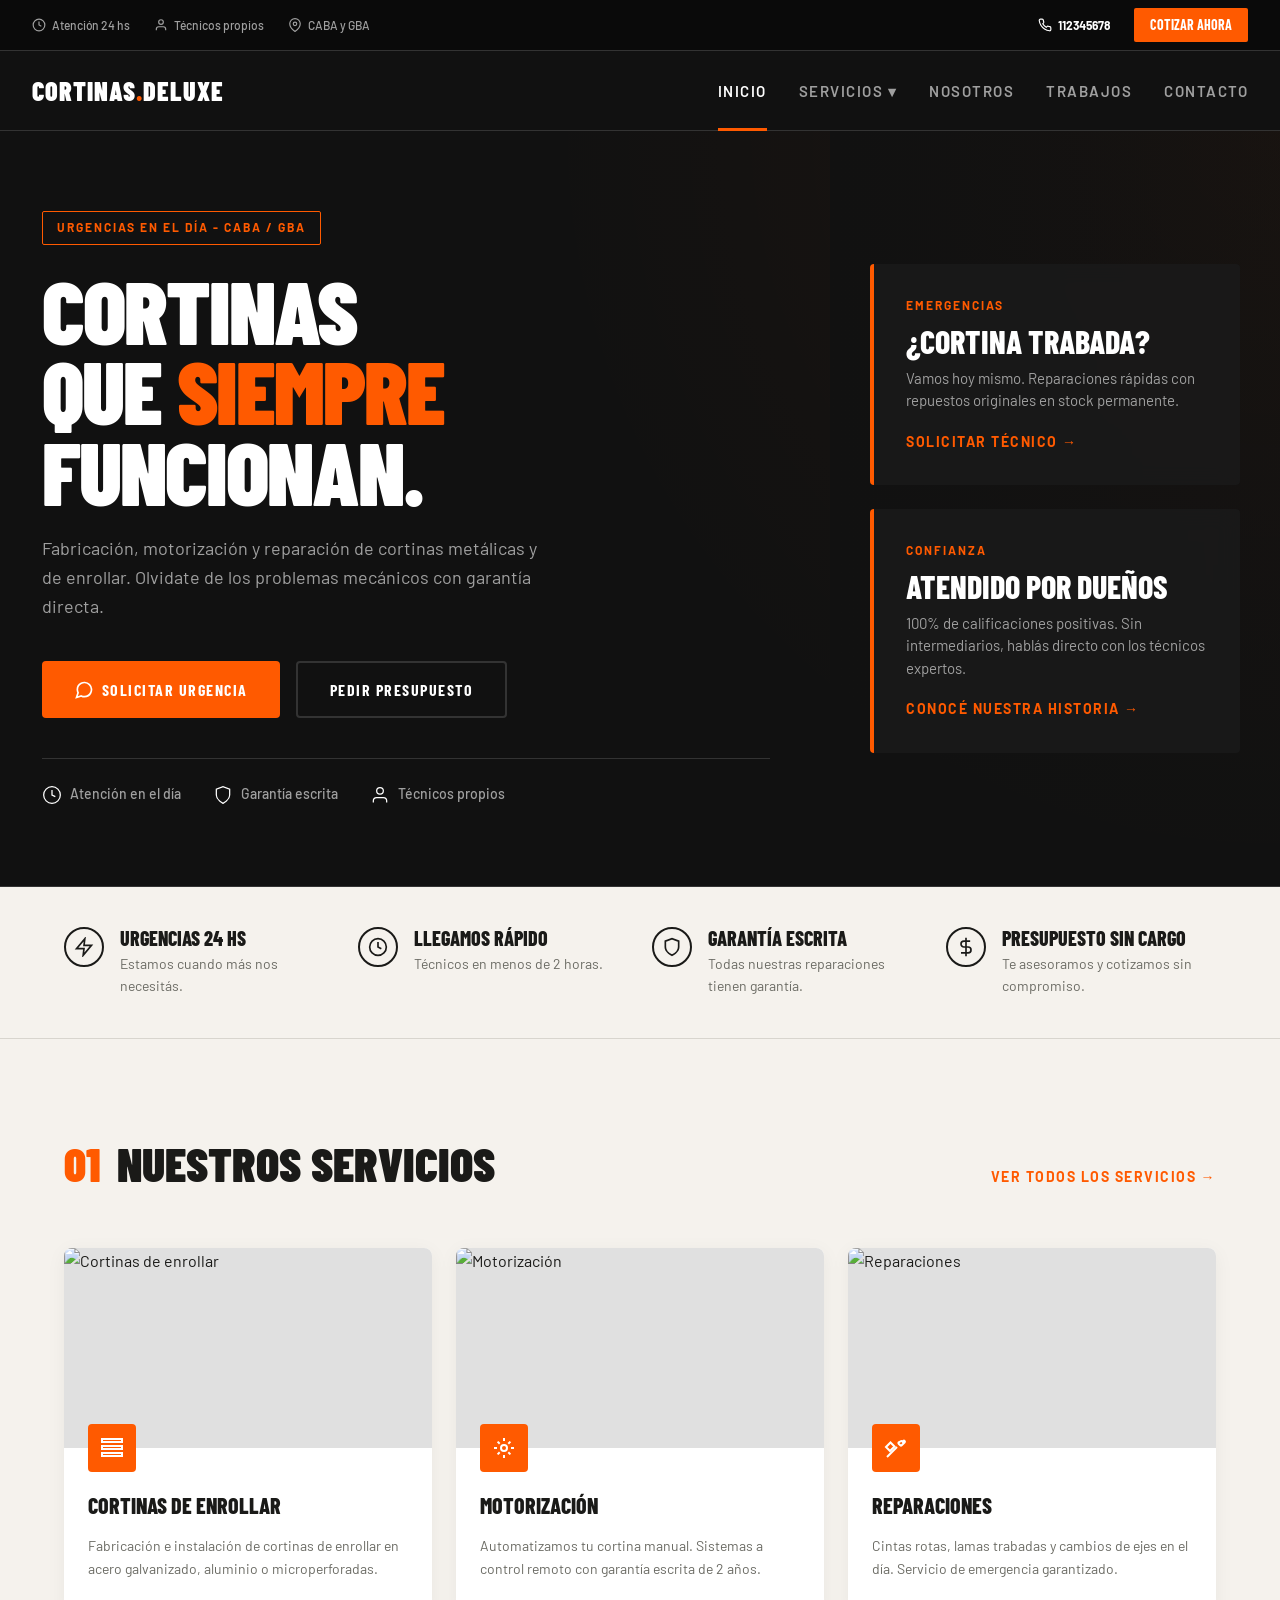
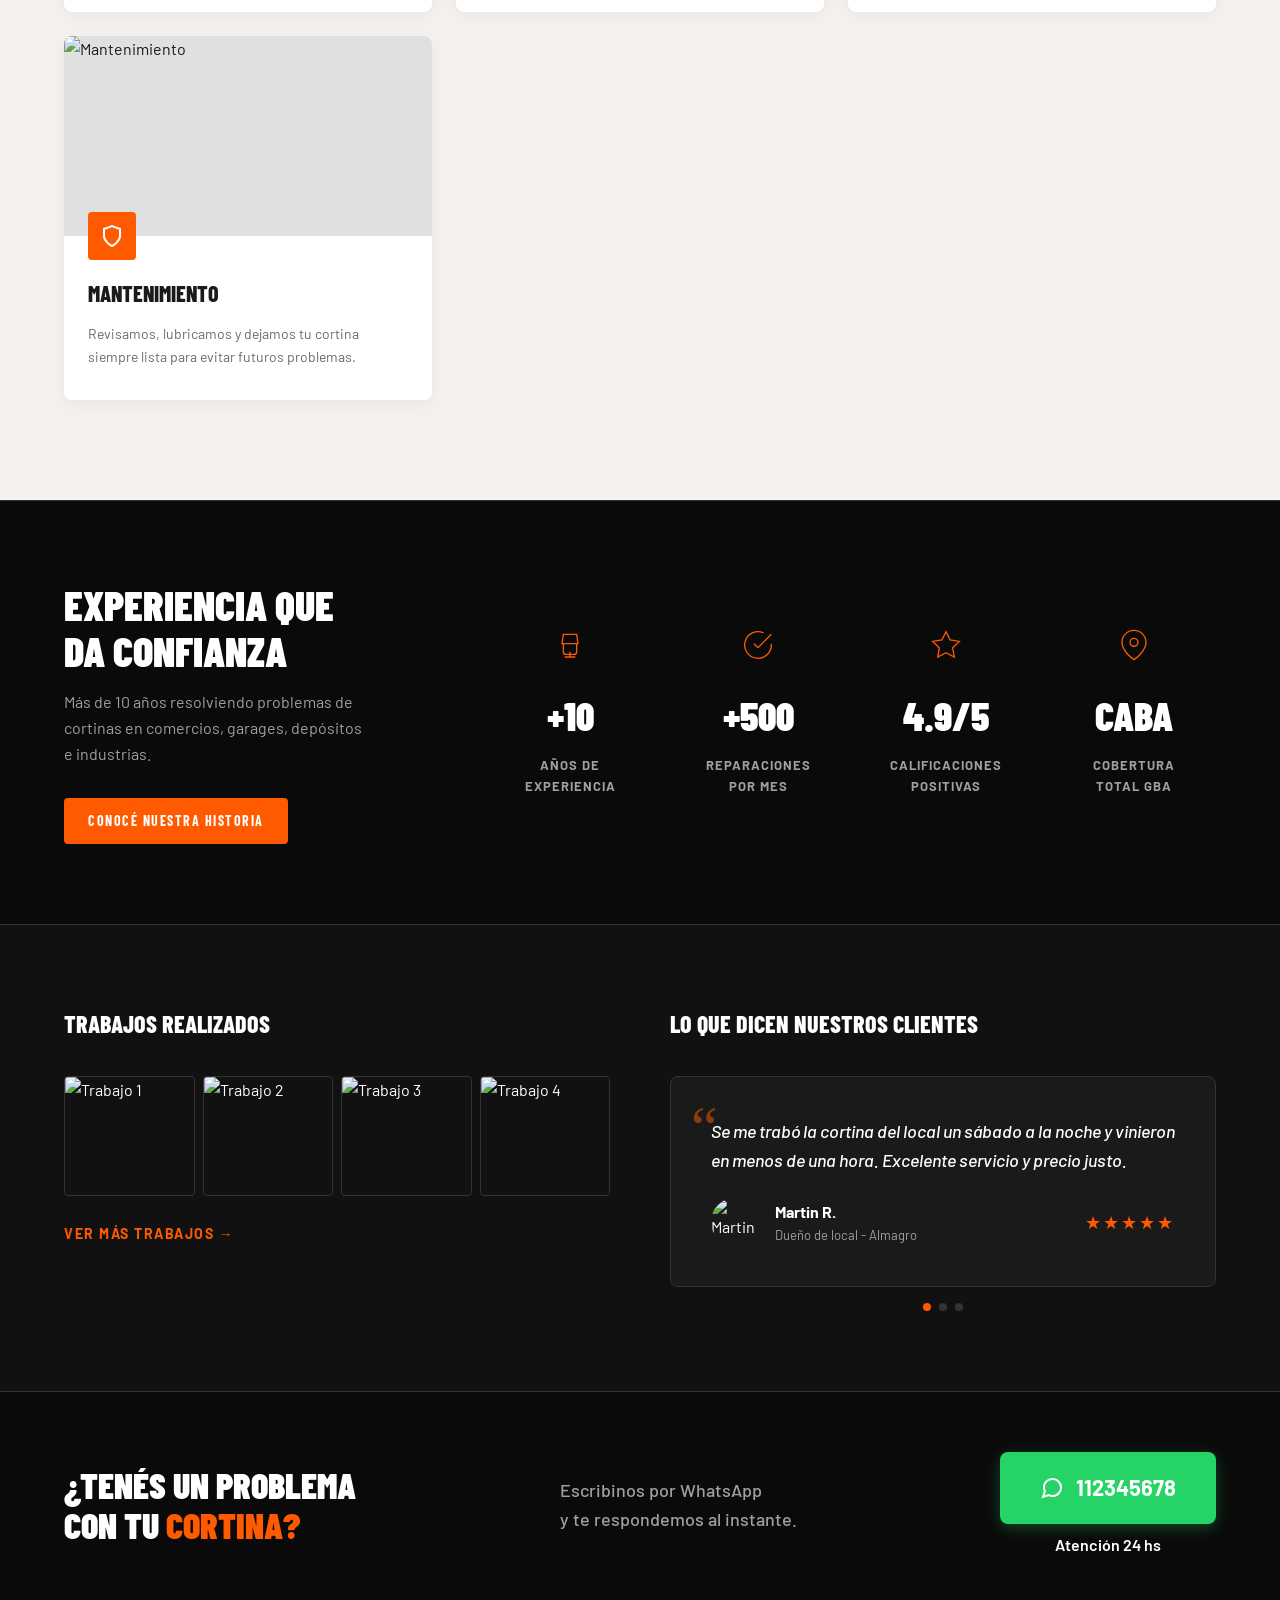
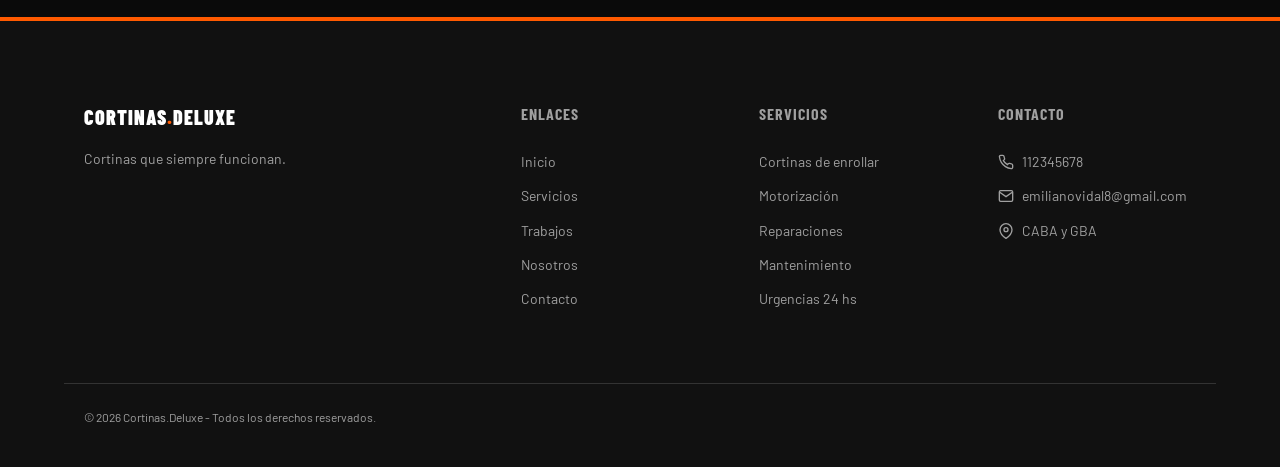
==== index.html @ ef94019b "Primer commit: Rediseño Cortinas Deluxe e Infraestructura" ====
<!DOCTYPE html>
<html lang="es">
<head>
    <meta charset="UTF-8">
    <meta name="viewport" content="width=device-width, initial-scale=1.0">
    <title>Cortinas Deluxe | Instalación y Reparación</title>
    <meta name="description" content="Cortinas Deluxe: Fabricación, motorización y reparación de cortinas de enrollar en CABA y GBA. Estilo industrial, calidad de fábrica.">
    <link rel="stylesheet" href="style.css">
</head>
<body>
    
    <header id="header-placeholder"></header>

    <section class="cm-hero">
        <div class="cm-hero-left">
            <div class="cm-tag">Urgencias en el día - CABA / GBA</div>
            <h1 class="cm-h1">Cortinas<br>que <em>siempre</em><br>funcionan.</h1>
            <p class="cm-hero-desc">Fabricación, motorización y reparación de cortinas metálicas y de enrollar. Olvidate de los problemas mecánicos con garantía directa.</p>
            
            <div class="cm-hero-actions">
                <a href="https://wa.me/5491112345678" class="cm-btn-primary">
                    <svg width="20" height="20" viewBox="0 0 24 24" fill="none" stroke="currentColor" stroke-width="2"><path d="M21 11.5a8.38 8.38 0 0 1-.9 3.8 8.5 8.5 0 0 1-7.6 4.7 8.38 8.38 0 0 1-3.8-.9L3 21l1.9-5.7a8.38 8.38 0 0 1-.9-3.8 8.5 8.5 0 0 1 4.7-7.6 8.38 8.38 0 0 1 3.8-.9h.5a8.48 8.48 0 0 1 8 8v.5z"/></svg>
                    Solicitar Urgencia
                </a>
                <a href="contacto.html" class="cm-btn-outline">Pedir Presupuesto</a>
            </div>

            <div class="cm-hero-trust">
                <div class="cm-trust-item">
                    <svg viewBox="0 0 24 24"><circle cx="12" cy="12" r="10"/><polyline points="12 6 12 12 16 14"/></svg>
                    Atención en el día
                </div>
                <div class="cm-trust-item">
                    <svg viewBox="0 0 24 24"><path d="M12 22s8-4 8-10V5l-8-3-8 3v7c0 6 8 10 8 10z"/></svg>
                    Garantía escrita
                </div>
                <div class="cm-trust-item">
                    <svg viewBox="0 0 24 24"><path d="M20 21v-2a4 4 0 0 0-4-4H8a4 4 0 0 0-4 4v2"/><circle cx="12" cy="7" r="4"/></svg>
                    Técnicos propios
                </div>
            </div>
        </div>

        <div class="cm-hero-right">
            <div class="cm-hero-cards-wrapper">
                <div class="cm-hero-card">
                    <div class="cm-hero-card-label">Emergencias</div>
                    <div class="cm-hero-card-title">¿Cortina trabada?</div>
                    <div class="cm-hero-card-desc">Vamos hoy mismo. Reparaciones rápidas con repuestos originales en stock permanente.</div>
                    <a href="reparaciones.html" class="cm-link-arrow">Solicitar técnico &rarr;</a>
                </div>
                <div class="cm-hero-card">
                    <div class="cm-hero-card-label">Confianza</div>
                    <div class="cm-hero-card-title">Atendido por dueños</div>
                    <div class="cm-hero-card-desc">100% de calificaciones positivas. Sin intermediarios, hablás directo con los técnicos expertos.</div>
                    <a href="nosotros.html" class="cm-link-arrow">Conocé nuestra historia &rarr;</a>
                </div>
            </div>
        </div>
    </section>

    <div class="cm-features-strip">
        <div class="cm-feature-item">
            <div class="cm-feature-icon"><svg viewBox="0 0 24 24"><polygon points="13 2 3 14 12 14 11 22 21 10 12 10 13 2"/></svg></div>
            <div class="cm-feature-text">
                <h4>Urgencias 24 hs</h4>
                <p>Estamos cuando más nos necesitás.</p>
            </div>
        </div>
        <div class="cm-feature-item">
            <div class="cm-feature-icon"><svg viewBox="0 0 24 24"><circle cx="12" cy="12" r="10"/><polyline points="12 6 12 12 16 14"/></svg></div>
            <div class="cm-feature-text">
                <h4>Llegamos rápido</h4>
                <p>Técnicos en menos de 2 horas.</p>
            </div>
        </div>
        <div class="cm-feature-item">
            <div class="cm-feature-icon"><svg viewBox="0 0 24 24"><path d="M12 22s8-4 8-10V5l-8-3-8 3v7c0 6 8 10 8 10z"/></svg></div>
            <div class="cm-feature-text">
                <h4>Garantía escrita</h4>
                <p>Todas nuestras reparaciones tienen garantía.</p>
            </div>
        </div>
        <div class="cm-feature-item">
            <div class="cm-feature-icon"><svg viewBox="0 0 24 24"><line x1="12" y1="1" x2="12" y2="23"/><path d="M17 5H9.5a3.5 3.5 0 0 0 0 7h5a3.5 3.5 0 0 1 0 7H6"/></svg></div>
            <div class="cm-feature-text">
                <h4>Presupuesto sin cargo</h4>
                <p>Te asesoramos y cotizamos sin compromiso.</p>
            </div>
        </div>
    </div>

    <div class="cm-services-section">
        <div class="cm-section-header">
            <div class="cm-header-left">
                <div class="cm-section-num">01</div>
                <div class="cm-section-title">Nuestros Servicios</div>
            </div>
            <a href="servicios.html" class="cm-link-arrow">Ver todos los servicios &rarr;</a>
        </div>

        <div class="cm-services-grid">
            <a href="cortinas-enrollar.html" class="cm-service-card">
                <div class="cm-service-img">
                    <img src="https://images.unsplash.com/photo-1513694203232-719a280e022f?auto=format&fit=crop&q=80&w=600" alt="Cortinas de enrollar">
                    <div class="cm-service-icon-abs"><svg viewBox="0 0 24 24"><rect x="2" y="3" width="20" height="3"/><rect x="2" y="10" width="20" height="3"/><rect x="2" y="17" width="20" height="3"/></svg></div>
                </div>
                <div class="cm-service-content">
                    <div class="cm-service-name">Cortinas de Enrollar</div>
                    <div class="cm-service-desc">Fabricación e instalación de cortinas de enrollar en acero galvanizado, aluminio o microperforadas.</div>
                </div>
            </a>

            <a href="motorizacion.html" class="cm-service-card">
                <div class="cm-service-img">
                    <img src="https://images.unsplash.com/photo-1581092160562-40aa08e78837?auto=format&fit=crop&q=80&w=600" alt="Motorización">
                    <div class="cm-service-icon-abs"><svg viewBox="0 0 24 24"><circle cx="12" cy="12" r="3"/><path d="M12 2v3M12 19v3M2 12h3M19 12h3"/><path d="M5.6 5.6l2.1 2.1M16.3 16.3l2.1 2.1M5.6 18.4l2.1-2.1M16.3 7.7l2.1-2.1"/></svg></div>
                </div>
                <div class="cm-service-content">
                    <div class="cm-service-name">Motorización</div>
                    <div class="cm-service-desc">Automatizamos tu cortina manual. Sistemas a control remoto con garantía escrita de 2 años.</div>
                </div>
            </a>

            <a href="reparaciones.html" class="cm-service-card">
                <div class="cm-service-img">
                    <img src="https://images.unsplash.com/photo-1621905252507-b35492cc74b4?auto=format&fit=crop&q=80&w=600" alt="Reparaciones">
                    <div class="cm-service-icon-abs"><svg viewBox="0 0 24 24"><path d="M14.7 6.3a1 1 0 0 0 0 1.4l1.6 1.6a1 1 0 0 0 1.4 0l3-3a1 1 0 0 0-1.4-1.4L19 6.2l-.9-.9a1 1 0 0 0-1.4 0z"/><path d="M3 21L13 11"/><path d="M2 11l4.5-4.5 4 4L6 15z"/></svg></div>
                </div>
                <div class="cm-service-content">
                    <div class="cm-service-name">Reparaciones</div>
                    <div class="cm-service-desc">Cintas rotas, lamas trabadas y cambios de ejes en el día. Servicio de emergencia garantizado.</div>
                </div>
            </a>
            
            <a href="mantenimiento.html" class="cm-service-card">
                <div class="cm-service-img">
                    <img src="https://images.unsplash.com/photo-1504328345606-18bbc8c9d7d1?auto=format&fit=crop&q=80&w=600" alt="Mantenimiento">
                    <div class="cm-service-icon-abs"><svg viewBox="0 0 24 24"><path d="M12 22s8-4 8-10V5l-8-3-8 3v7c0 6 8 10 8 10z"/></svg></div>
                </div>
                <div class="cm-service-content">
                    <div class="cm-service-name">Mantenimiento</div>
                    <div class="cm-service-desc">Revisamos, lubricamos y dejamos tu cortina siempre lista para evitar futuros problemas.</div>
                </div>
            </a>
        </div>
    </div>

    <div class="cm-stats-section">
        <div class="cm-stats-left">
            <h2>Experiencia que<br>da confianza</h2>
            <p>Más de 10 años resolviendo problemas de cortinas en comercios, garages, depósitos e industrias.</p>
            <a href="nosotros.html" class="cm-btn-primary" style="padding: 12px 24px; font-size: 14px;">Conocé nuestra historia</a>
        </div>
        <div class="cm-stats-grid">
            <div class="cm-stat-box">
                <svg viewBox="0 0 24 24"><path d="M8 21h8M12 17v4M7 4h10l1 7H6l1-7zM7 11v6a2 2 0 0 0 2 2h6a2 2 0 0 0 2-2v-6"/></svg>
                <div class="cm-stat-number">+10</div>
                <div class="cm-stat-label">Años de<br>Experiencia</div>
            </div>
            <div class="cm-stat-box">
                <svg viewBox="0 0 24 24"><path d="M22 11.08V12a10 10 0 1 1-5.93-9.14"/><polyline points="22 4 12 14.01 9 11.01"/></svg>
                <div class="cm-stat-number">+500</div>
                <div class="cm-stat-label">Reparaciones<br>por mes</div>
            </div>
            <div class="cm-stat-box">
                <svg viewBox="0 0 24 24"><polygon points="12 2 15.09 8.26 22 9.27 17 14.14 18.18 21.02 12 17.77 5.82 21.02 7 14.14 2 9.27 8.91 8.26 12 2"/></svg>
                <div class="cm-stat-number">4.9/5</div>
                <div class="cm-stat-label">Calificaciones<br>Positivas</div>
            </div>
            <div class="cm-stat-box">
                <svg viewBox="0 0 24 24"><path d="M21 10c0 7-9 13-9 13s-9-6-9-13a9 9 0 0 1 18 0z"/><circle cx="12" cy="10" r="3"/></svg>
                <div class="cm-stat-number">CABA</div>
                <div class="cm-stat-label">Cobertura<br>Total GBA</div>
            </div>
        </div>
    </div>

    <div class="cm-gallery-section">
        <div>
            <h3 class="cm-gallery-title">Trabajos Realizados</h3>
            <div class="cm-gallery-images">
                <img src="https://images.unsplash.com/photo-1513694203232-719a280e022f?auto=format&fit=crop&q=80&w=200" alt="Trabajo 1">
                <img src="https://images.unsplash.com/photo-1504328345606-18bbc8c9d7d1?auto=format&fit=crop&q=80&w=200" alt="Trabajo 2">
                <img src="https://images.unsplash.com/photo-1581092160562-40aa08e78837?auto=format&fit=crop&q=80&w=200" alt="Trabajo 3">
                <img src="https://images.unsplash.com/photo-1621905252507-b35492cc74b4?auto=format&fit=crop&q=80&w=200" alt="Trabajo 4">
            </div>
            <a href="trabajos.html" class="cm-link-arrow">Ver más trabajos &rarr;</a>
        </div>
        <div>
            <h3 class="cm-gallery-title">Lo que dicen nuestros clientes</h3>
            <div class="cm-testimonial-card">
                <p class="cm-testimonial-text">Se me trabó la cortina del local un sábado a la noche y vinieron en menos de una hora. Excelente servicio y precio justo.</p>
                <div class="cm-testimonial-author">
                    <div class="cm-author-info">
                        <img src="https://i.pravatar.cc/100?img=11" alt="Martin R.">
                        <div>
                            <div class="cm-author-name">Martin R.</div>
                            <div class="cm-author-rol">Dueño de local - Almagro</div>
                        </div>
                    </div>
                    <div class="cm-stars">★★★★★</div>
                </div>
            </div>
            <div style="display: flex; justify-content: center; gap: 8px; margin-top: 16px;">
                <span style="width: 8px; height: 8px; background: var(--accent); border-radius: 50%; display: inline-block;"></span>
                <span style="width: 8px; height: 8px; background: var(--border-color); border-radius: 50%; display: inline-block;"></span>
                <span style="width: 8px; height: 8px; background: var(--border-color); border-radius: 50%; display: inline-block;"></span>
            </div>
        </div>
    </div>

    <div id="footer-placeholder"></div>
    <script src="components.js"></script>
</body>
</html>
---- style.css ----
/* ==========================================================================
   CORTINAS DELUXE | DESIGN SYSTEM DARK PREMIUM 2026
   ========================================================================== */
@import url('https://fonts.googleapis.com/css2?family=Barlow+Condensed:wght@400;600;700;800;900&family=Barlow:wght@300;400;500;600;700&display=swap');

:root {
  --bg-main: #111111;        /* Fondo base oscuro */
  --bg-darker: #0A0A0A;      /* Fondo aún más oscuro */
  --bg-card: #1A1A1A;        /* Fondo de tarjetas oscuras */
  --bg-light: #F5F2ED;       /* Fondo claro (para sección servicios) */
  --accent: #FF5A00;         /* Naranja intenso CTAs */
  --accent-hover: #CC4800;   
  --text-main: #FFFFFF;      
  --text-muted: #A0A0A0;     
  --text-dark: #1A1A18;      
  --text-muted-dark: #6B6B64;
  --border-color: #333333;   
  --border-color-light: #D8D5CE;
  --font-heading: 'Barlow Condensed', sans-serif;
  --font-body: 'Barlow', sans-serif;
  --green-whatsapp: #25D366;
}

* { margin: 0; padding: 0; box-sizing: border-box; }
body { font-family: var(--font-body); background-color: var(--bg-main); color: var(--text-main); line-height: 1.6; -webkit-font-smoothing: antialiased; }
.container { width: 100%; max-width: 1200px; margin: 0 auto; padding: 0 20px; }

/* TOPBAR */
.cm-topbar { background-color: var(--bg-darker); border-bottom: 1px solid var(--border-color); padding: 8px 32px; display: flex; justify-content: space-between; font-size: 12px; color: var(--text-muted); font-weight: 500; }
.cm-topbar-left { display: flex; gap: 24px; }
.cm-topbar-item { display: flex; align-items: center; gap: 6px; }
.cm-topbar-right { display: flex; align-items: center; gap: 24px; }
.cm-topbar-right a { color: var(--text-main); text-decoration: none; font-weight: 700; display: flex; align-items: center; gap: 6px;}
.cm-btn-top { background: var(--accent); color: #fff; padding: 6px 16px; font-family: var(--font-heading); font-weight: 700; font-size: 14px; text-transform: uppercase; text-decoration: none; border-radius: 2px; transition: background 0.2s; }
.cm-btn-top:hover { background: var(--accent-hover); }

/* NAVBAR */
.cm-nav { background: var(--bg-main); padding: 0 32px; height: 80px; display: flex; align-items: center; justify-content: space-between; border-bottom: 1px solid var(--border-color); position: sticky; top: 0; z-index: 1000; }
.cm-logo { font-family: var(--font-heading); font-weight: 900; font-size: 26px; color: var(--text-main); letter-spacing: 1px; text-transform: uppercase; text-decoration: none; }
.cm-logo span { color: var(--accent); }
.cm-nav-links { display: flex; gap: 32px; list-style: none; height: 100%; align-items: center;}
.cm-nav-links li { height: 100%; display: flex; align-items: center; position: relative;}
.cm-nav-links a { text-decoration: none; color: var(--text-muted); font-size: 15px; font-weight: 600; text-transform: uppercase; letter-spacing: 1.5px; transition: color 0.2s; }
.cm-nav-links a:hover, .cm-nav-links li.active a { color: var(--text-main); }
.cm-nav-links li.active::after { content: ''; position: absolute; bottom: -1px; left: 0; width: 100%; height: 3px; background: var(--accent); }

/* DROPDOWN */
.nav-item-dropdown { position: relative; }
.dropdown-menu { position: absolute; top: 100%; left: 0; background: var(--bg-card); border-top: 3px solid var(--accent); min-width: 220px; display: none; flex-direction: column; z-index: 1100; box-shadow: 0 10px 30px rgba(0,0,0,0.5); }
.nav-item-dropdown:hover .dropdown-menu { display: flex; }
.cm-nav-links .dropdown-link { text-decoration: none; color: var(--text-muted); font-size: 14px; font-weight: 600; text-transform: uppercase; padding: 16px 20px; border-bottom: 1px solid var(--border-color); transition: all 0.2s; display: block; }
.cm-nav-links .dropdown-link:hover { background: var(--accent); color: #ffffff; padding-left: 24px; }
@media (max-width: 900px) { .cm-nav-links, .cm-topbar { display: none; } .cm-nav { padding: 0 20px; height: 64px;} }

/* BOTONES */
.cm-btn-primary { display: inline-flex; align-items: center; justify-content: center; gap: 8px; background: var(--accent); color: #fff; padding: 16px 32px; font-family: var(--font-heading); font-weight: 700; font-size: 16px; letter-spacing: 1.5px; text-transform: uppercase; text-decoration: none; cursor: pointer; border: none; border-radius: 4px; transition: background 0.2s, transform 0.1s; }
.cm-btn-primary:hover { background: var(--accent-hover); transform: translateY(-2px); }
.cm-btn-outline { display: inline-flex; align-items: center; justify-content: center; background: transparent; color: var(--text-main); padding: 14px 32px; font-family: var(--font-heading); font-weight: 700; font-size: 16px; letter-spacing: 1.5px; text-transform: uppercase; text-decoration: none; cursor: pointer; border: 2px solid var(--border-color); border-radius: 4px; transition: all 0.2s; }
.cm-btn-outline:hover { border-color: var(--text-main); background: rgba(255,255,255,0.05);}
.cm-btn-whatsapp { display: inline-flex; align-items: center; justify-content: center; gap: 12px; background: var(--green-whatsapp); color: #fff; padding: 18px 40px; font-family: var(--font-body); font-weight: 700; font-size: 22px; text-decoration: none; border-radius: 8px; transition: transform 0.2s; box-shadow: 0 4px 15px rgba(37, 211, 102, 0.3); }
.cm-btn-whatsapp:hover { transform: translateY(-2px); }

/* HERO SECTION */
.cm-hero { display: grid; grid-template-columns: 1fr 450px; background-color: var(--bg-main); background-image: radial-gradient(circle at 100% 0%, rgba(255, 90, 0, 0.05) 0%, transparent 50%); border-bottom: 1px solid var(--border-color); min-height: 80vh; }
.cm-hero-left { padding: 80px 60px 80px 5%; display: flex; flex-direction: column; justify-content: center; }
.cm-tag { display: inline-block; color: var(--accent); border: 1px solid var(--accent); font-size: 12px; font-weight: 700; letter-spacing: 2px; text-transform: uppercase; padding: 6px 14px; margin-bottom: 24px; border-radius: 2px; width: fit-content; }
.cm-h1 { font-family: var(--font-heading); font-weight: 900; font-size: clamp(4rem, 7vw, 6.5rem); line-height: 0.9; letter-spacing: -2px; color: var(--text-main); text-transform: uppercase; margin-bottom: 24px; }
.cm-h1 em { color: var(--accent); font-style: normal; }
.cm-hero-desc { color: var(--text-muted); font-size: 18px; font-weight: 400; max-width: 500px; line-height: 1.6; margin-bottom: 40px; }
.cm-hero-actions { display: flex; gap: 16px; flex-wrap: wrap; margin-bottom: 40px;}
.cm-hero-trust { display: flex; gap: 32px; border-top: 1px solid var(--border-color); padding-top: 24px;}
.cm-trust-item { display: flex; align-items: center; gap: 8px; font-size: 14px; color: var(--text-muted); font-weight: 500;}
.cm-trust-item svg { width: 20px; height: 20px; stroke: var(--text-main); fill: none; stroke-width: 1.5;}
.cm-hero-right { display: flex; flex-direction: column; background: url('https://images.unsplash.com/photo-1581092921461-eab62e97a780?auto=format&fit=crop&q=80&w=800') center/cover no-repeat; position: relative; }
.cm-hero-right::before { content: ''; position: absolute; inset: 0; background: linear-gradient(to right, var(--bg-main) 0%, rgba(17,17,17,0.4) 100%); }
.cm-hero-cards-wrapper { position: relative; z-index: 1; padding: 60px 40px; display: flex; flex-direction: column; gap: 24px; height: 100%; justify-content: center; }
.cm-hero-card { background: rgba(26,26,26,0.85); backdrop-filter: blur(10px); padding: 32px; border-left: 4px solid var(--accent); border-radius: 4px; }
.cm-hero-card-label { font-size: 12px; font-weight: 700; letter-spacing: 2px; text-transform: uppercase; color: var(--accent); margin-bottom: 8px; }
.cm-hero-card-title { font-family: var(--font-heading); font-weight: 800; font-size: 32px; color: var(--text-main); margin-bottom: 8px; line-height: 1.1; text-transform: uppercase; }
.cm-hero-card-desc { font-size: 15px; color: var(--text-muted); font-weight: 400; line-height: 1.5; margin-bottom: 16px;}
.cm-link-arrow { font-size: 14px; font-weight: 700; letter-spacing: 1.5px; text-transform: uppercase; color: var(--accent); text-decoration: none; display: inline-flex; align-items: center; gap: 8px;}
.cm-link-arrow:hover { text-decoration: underline; }
@media (max-width: 1000px) { .cm-hero { grid-template-columns: 1fr; } .cm-hero-right { background: none; } .cm-hero-right::before { display: none; } .cm-hero-cards-wrapper { padding: 0 5% 60px 5%; } .cm-hero-card { background: var(--bg-card); } }

/* STRIP BLANCO CARACTERISTICAS */
.cm-features-strip { background: var(--bg-light); color: var(--text-dark); padding: 40px 5%; display: flex; justify-content: space-between; flex-wrap: wrap; gap: 24px; border-bottom: 1px solid var(--border-color-light); }
.cm-feature-item { display: flex; align-items: flex-start; gap: 16px; flex: 1; min-width: 200px;}
.cm-feature-icon { width: 40px; height: 40px; display: flex; align-items: center; justify-content: center; border: 2px solid var(--text-dark); border-radius: 50%; flex-shrink: 0;}
.cm-feature-icon svg { width: 20px; height: 20px; stroke: var(--text-dark); fill: none; stroke-width: 2;}
.cm-feature-text h4 { font-family: var(--font-heading); font-size: 20px; font-weight: 800; text-transform: uppercase; margin-bottom: 4px; line-height: 1.1;}
.cm-feature-text p { font-size: 14px; color: var(--text-muted-dark); }

/* SERVICIOS SECTION (LIGHT MODO INVERTIDO) */
.cm-services-section { padding: 100px 5%; background: var(--bg-light); color: var(--text-dark); }
.cm-section-header { display: flex; align-items: baseline; justify-content: space-between; margin-bottom: 60px; flex-wrap: wrap; gap: 20px;}
.cm-header-left { display: flex; align-items: baseline; gap: 16px;}
.cm-section-num { font-family: var(--font-heading); font-weight: 900; font-size: 48px; color: var(--accent); line-height: 1; }
.cm-section-title { font-family: var(--font-heading); font-weight: 900; font-size: 48px; text-transform: uppercase; color: var(--text-dark); line-height: 1; }
.cm-services-grid { display: grid; grid-template-columns: repeat(auto-fit, minmax(280px, 1fr)); gap: 24px; }
.cm-service-card { background: #FFFFFF; border-radius: 8px; overflow: hidden; box-shadow: 0 4px 20px rgba(0,0,0,0.05); text-decoration: none; color: inherit; display: flex; flex-direction: column; transition: transform 0.3s;}
.cm-service-card:hover { transform: translateY(-8px); }
.cm-service-img { height: 200px; background: #E0E0E0; position: relative;}
.cm-service-img img { width: 100%; height: 100%; object-fit: cover;}
.cm-service-icon-abs { position: absolute; bottom: -24px; left: 24px; width: 48px; height: 48px; background: var(--accent); display: flex; align-items: center; justify-content: center; border-radius: 4px;}
.cm-service-icon-abs svg { width: 24px; height: 24px; stroke: #fff; fill: none; stroke-width: 2;}
.cm-service-content { padding: 40px 24px 32px 24px; flex-grow: 1;}
.cm-service-name { font-family: var(--font-heading); font-weight: 800; font-size: 22px; text-transform: uppercase; color: var(--text-dark); margin-bottom: 12px; }
.cm-service-desc { font-size: 14px; color: var(--text-muted-dark); font-weight: 400; line-height: 1.6; }

/* ESTADISTICAS */
.cm-stats-section { background: var(--bg-darker); padding: 80px 5%; display: grid; grid-template-columns: 1fr 2fr; gap: 60px; align-items: center; border-top: 1px solid var(--border-color); border-bottom: 1px solid var(--border-color); }
.cm-stats-left h2 { font-family: var(--font-heading); font-weight: 900; font-size: 42px; text-transform: uppercase; line-height: 1.1; margin-bottom: 16px;}
.cm-stats-left p { color: var(--text-muted); font-size: 16px; margin-bottom: 32px; max-width: 300px;}
.cm-stats-grid { display: grid; grid-template-columns: repeat(4, 1fr); gap: 24px; text-align: center;}
.cm-stat-box svg { width: 32px; height: 32px; stroke: var(--accent); fill: none; margin-bottom: 16px;}
.cm-stat-number { font-family: var(--font-heading); font-size: 40px; font-weight: 900; margin-bottom: 8px;}
.cm-stat-label { font-size: 13px; font-weight: 700; letter-spacing: 1px; color: var(--text-muted); text-transform: uppercase;}
@media (max-width: 900px) { .cm-stats-section { grid-template-columns: 1fr; gap: 40px;} .cm-stats-grid { grid-template-columns: 1fr 1fr; gap: 32px;} }

/* GALERIA & TESTIMONIOS */
.cm-gallery-section { padding: 80px 5%; background: var(--bg-main); display: grid; grid-template-columns: 1fr 1fr; gap: 60px;}
.cm-gallery-title { font-family: var(--font-heading); font-size: 24px; font-weight: 800; text-transform: uppercase; margin-bottom: 32px;}
.cm-gallery-images { display: grid; grid-template-columns: repeat(4, 1fr); gap: 8px; margin-bottom: 24px;}
.cm-gallery-images img { width: 100%; height: 120px; object-fit: cover; border-radius: 4px; border: 1px solid var(--border-color);}
.cm-testimonial-card { background: var(--bg-card); padding: 40px; border-radius: 8px; border: 1px solid var(--border-color); position: relative;}
.cm-testimonial-card::before { content: '“'; position: absolute; top: 20px; left: 20px; font-size: 60px; font-family: serif; color: var(--accent); line-height: 1; opacity: 0.5;}
.cm-testimonial-text { font-size: 18px; font-weight: 500; font-style: italic; margin-bottom: 24px; position: relative; z-index: 1;}
.cm-testimonial-author { display: flex; align-items: center; justify-content: space-between;}
.cm-author-info { display: flex; align-items: center; gap: 16px;}
.cm-author-info img { width: 48px; height: 48px; border-radius: 50%; object-fit: cover;}
.cm-author-name { font-weight: 700; font-size: 16px;}
.cm-author-rol { font-size: 13px; color: var(--text-muted);}
.cm-stars { color: var(--accent); font-size: 18px; letter-spacing: 2px;}
@media (max-width: 900px) { .cm-gallery-section { grid-template-columns: 1fr; } }

/* CTA BOTTOM & FOOTER */
.cm-bottom-cta { background: var(--bg-darker); padding: 60px 5%; display: flex; align-items: center; justify-content: space-between; border-top: 1px solid var(--border-color); border-bottom: 4px solid var(--accent); flex-wrap: wrap; gap: 32px; }
.cm-cta-text h2 { font-family: var(--font-heading); font-size: 36px; font-weight: 900; text-transform: uppercase; line-height: 1.1;}
.cm-cta-text h2 em { color: var(--accent); font-style: normal;}
.cm-cta-sub { font-size: 18px; color: var(--text-muted); font-weight: 500;}

.cm-footer { background: var(--bg-main); padding: 80px 5% 40px; font-size: 14px;}
.cm-footer-grid { display: grid; grid-template-columns: 2fr 1fr 1fr 1fr; gap: 40px; margin-bottom: 60px; }
.cm-footer h4 { font-family: var(--font-heading); color: var(--text-muted); font-size: 16px; text-transform: uppercase; letter-spacing: 1px; margin-bottom: 24px; }
.cm-footer ul { list-style: none; }
.cm-footer ul li { margin-bottom: 12px;}
.cm-footer a { color: var(--text-muted); text-decoration: none; transition: color 0.2s; display: flex; align-items: center; gap: 8px;}
.cm-footer a:hover { color: var(--text-main); }
.cm-footer-bottom { border-top: 1px solid var(--border-color); padding-top: 24px; display: flex; justify-content: space-between; color: var(--text-muted); font-size: 12px; }
@media (max-width: 900px) { .cm-footer-grid { grid-template-columns: 1fr; } }
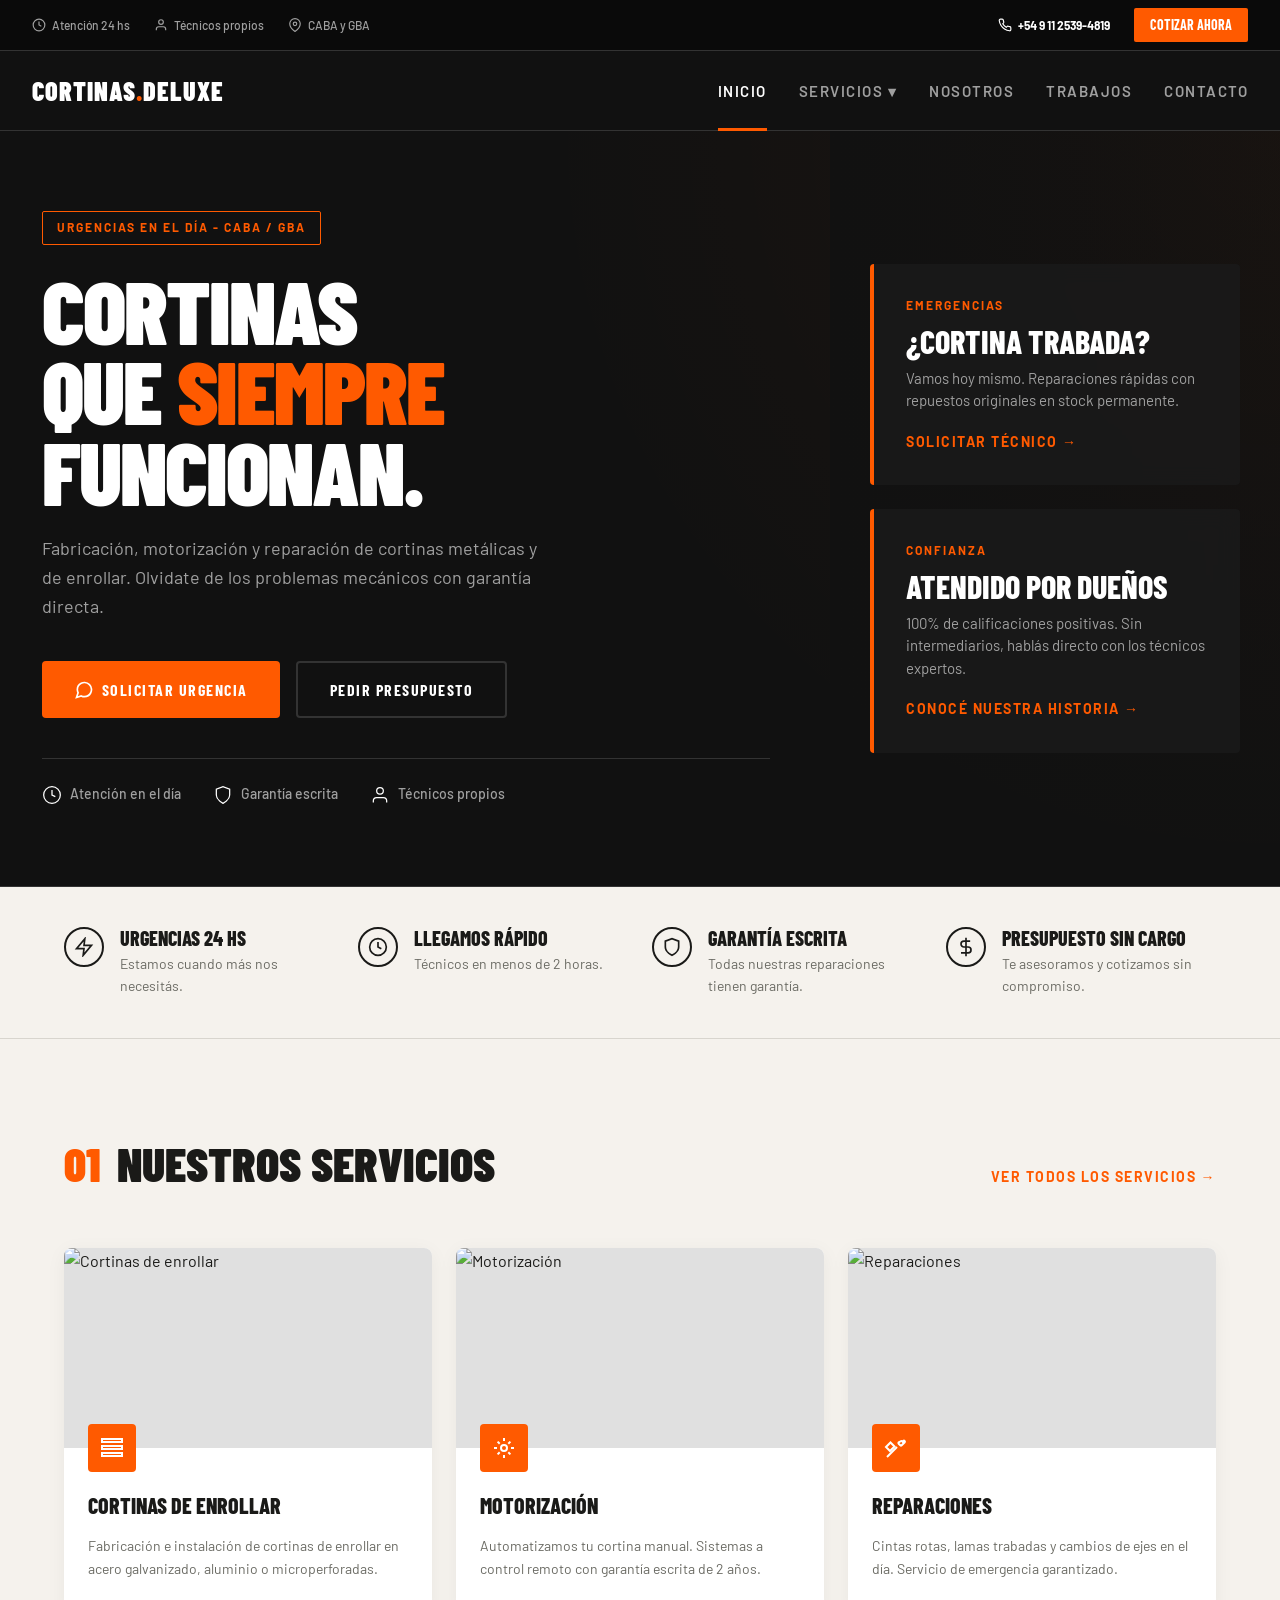
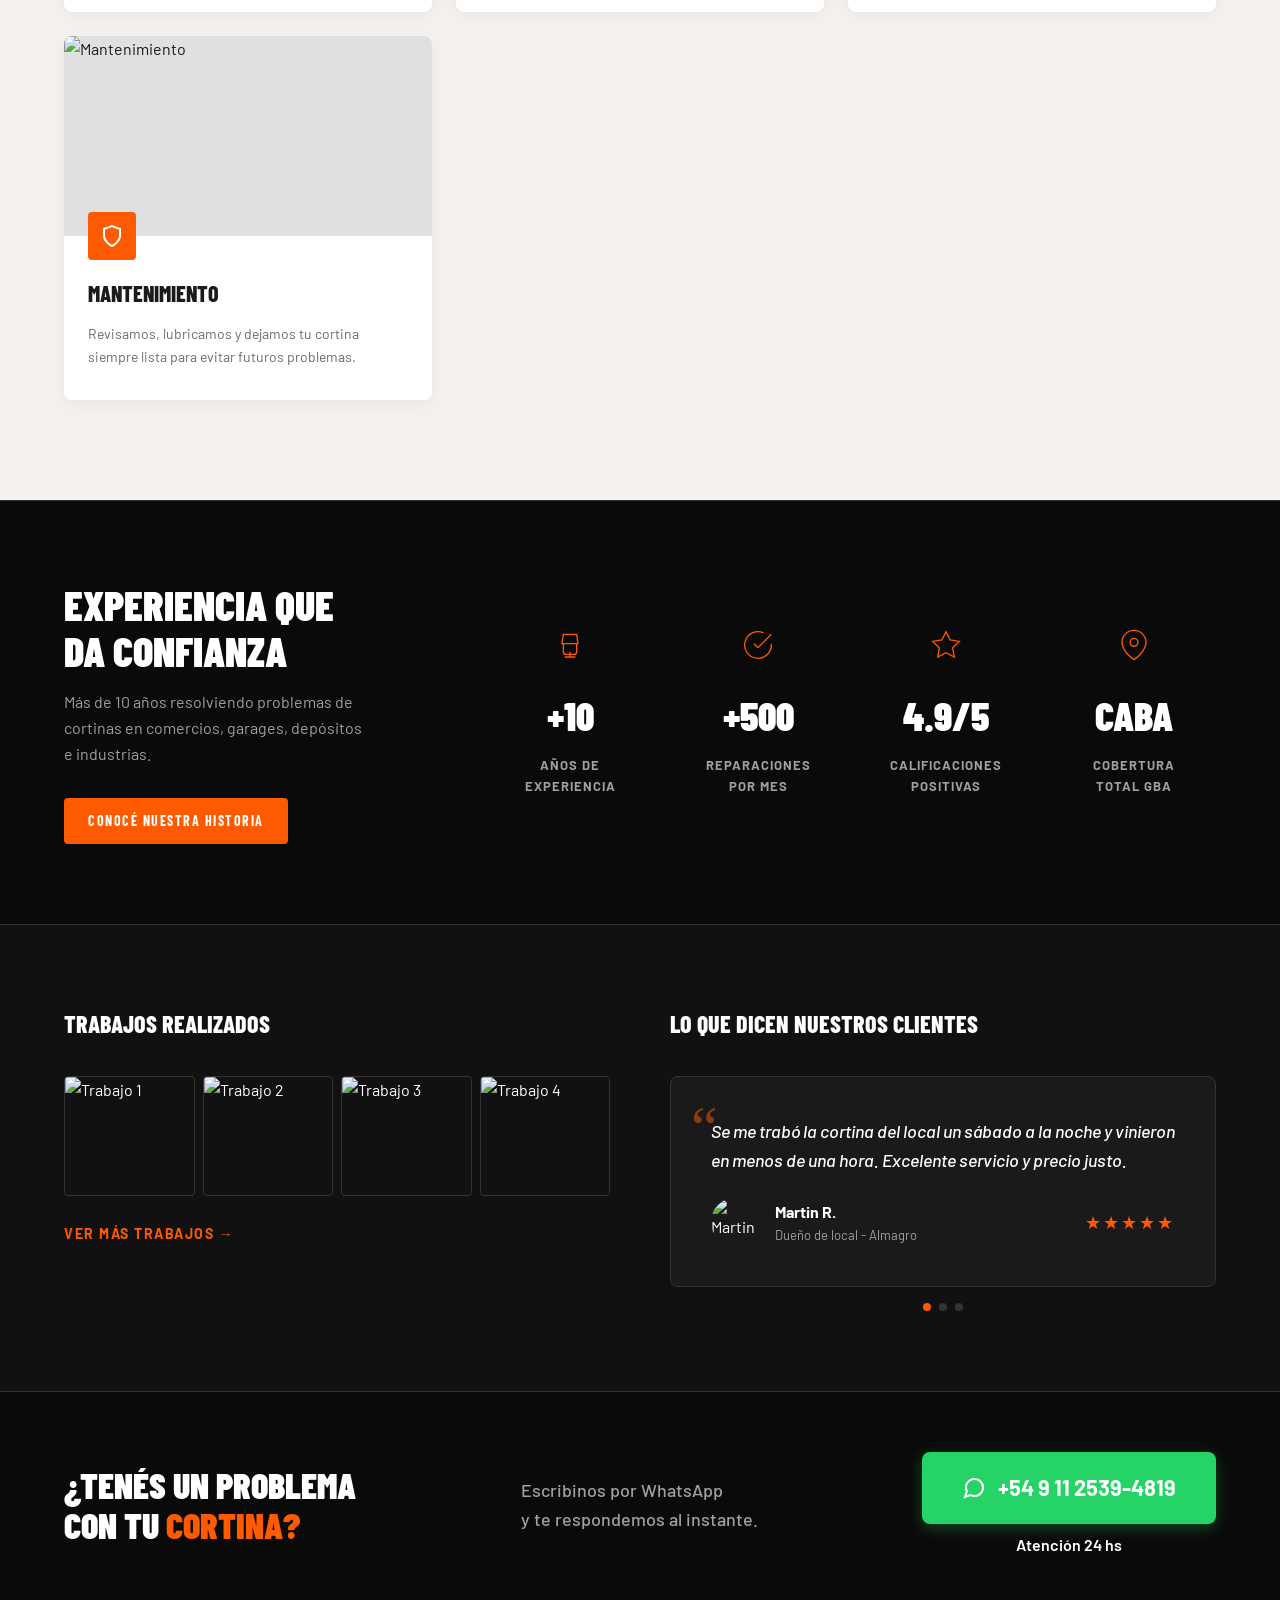
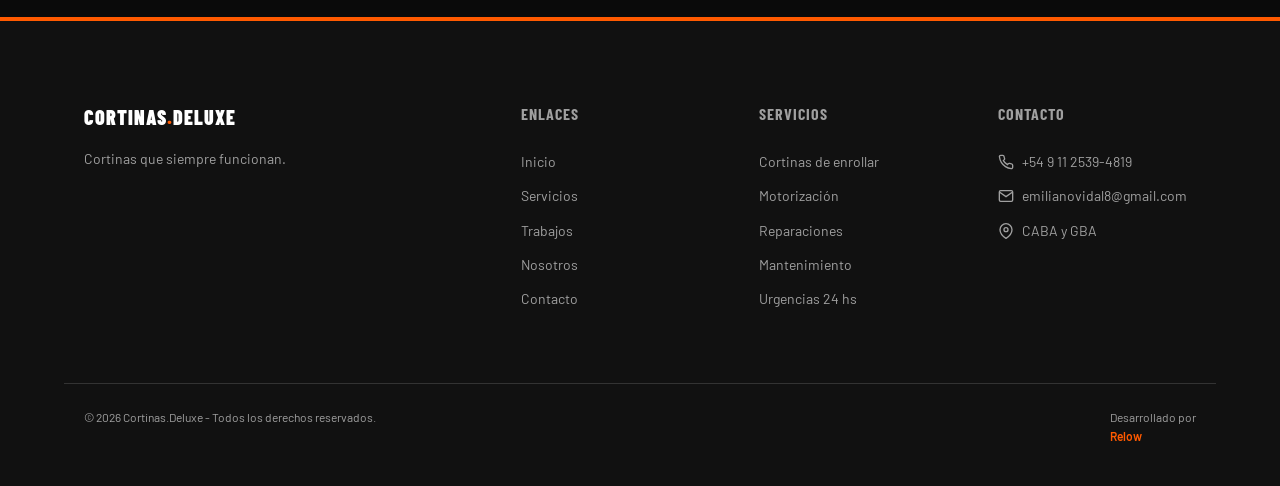
==== commit 85e660ba: "update phone number" ====
--- a/index.html
+++ b/index.html
@@ -18,7 +18,7 @@
             <p class="cm-hero-desc">Fabricación, motorización y reparación de cortinas metálicas y de enrollar. Olvidate de los problemas mecánicos con garantía directa.</p>
             
             <div class="cm-hero-actions">
-                <a href="https://wa.me/5491112345678" class="cm-btn-primary">
+                <a href="https://wa.me/+5491125394819" class="cm-btn-primary">
                     <svg width="20" height="20" viewBox="0 0 24 24" fill="none" stroke="currentColor" stroke-width="2"><path d="M21 11.5a8.38 8.38 0 0 1-.9 3.8 8.5 8.5 0 0 1-7.6 4.7 8.38 8.38 0 0 1-3.8-.9L3 21l1.9-5.7a8.38 8.38 0 0 1-.9-3.8 8.5 8.5 0 0 1 4.7-7.6 8.38 8.38 0 0 1 3.8-.9h.5a8.48 8.48 0 0 1 8 8v.5z"/></svg>
                     Solicitar Urgencia
                 </a>
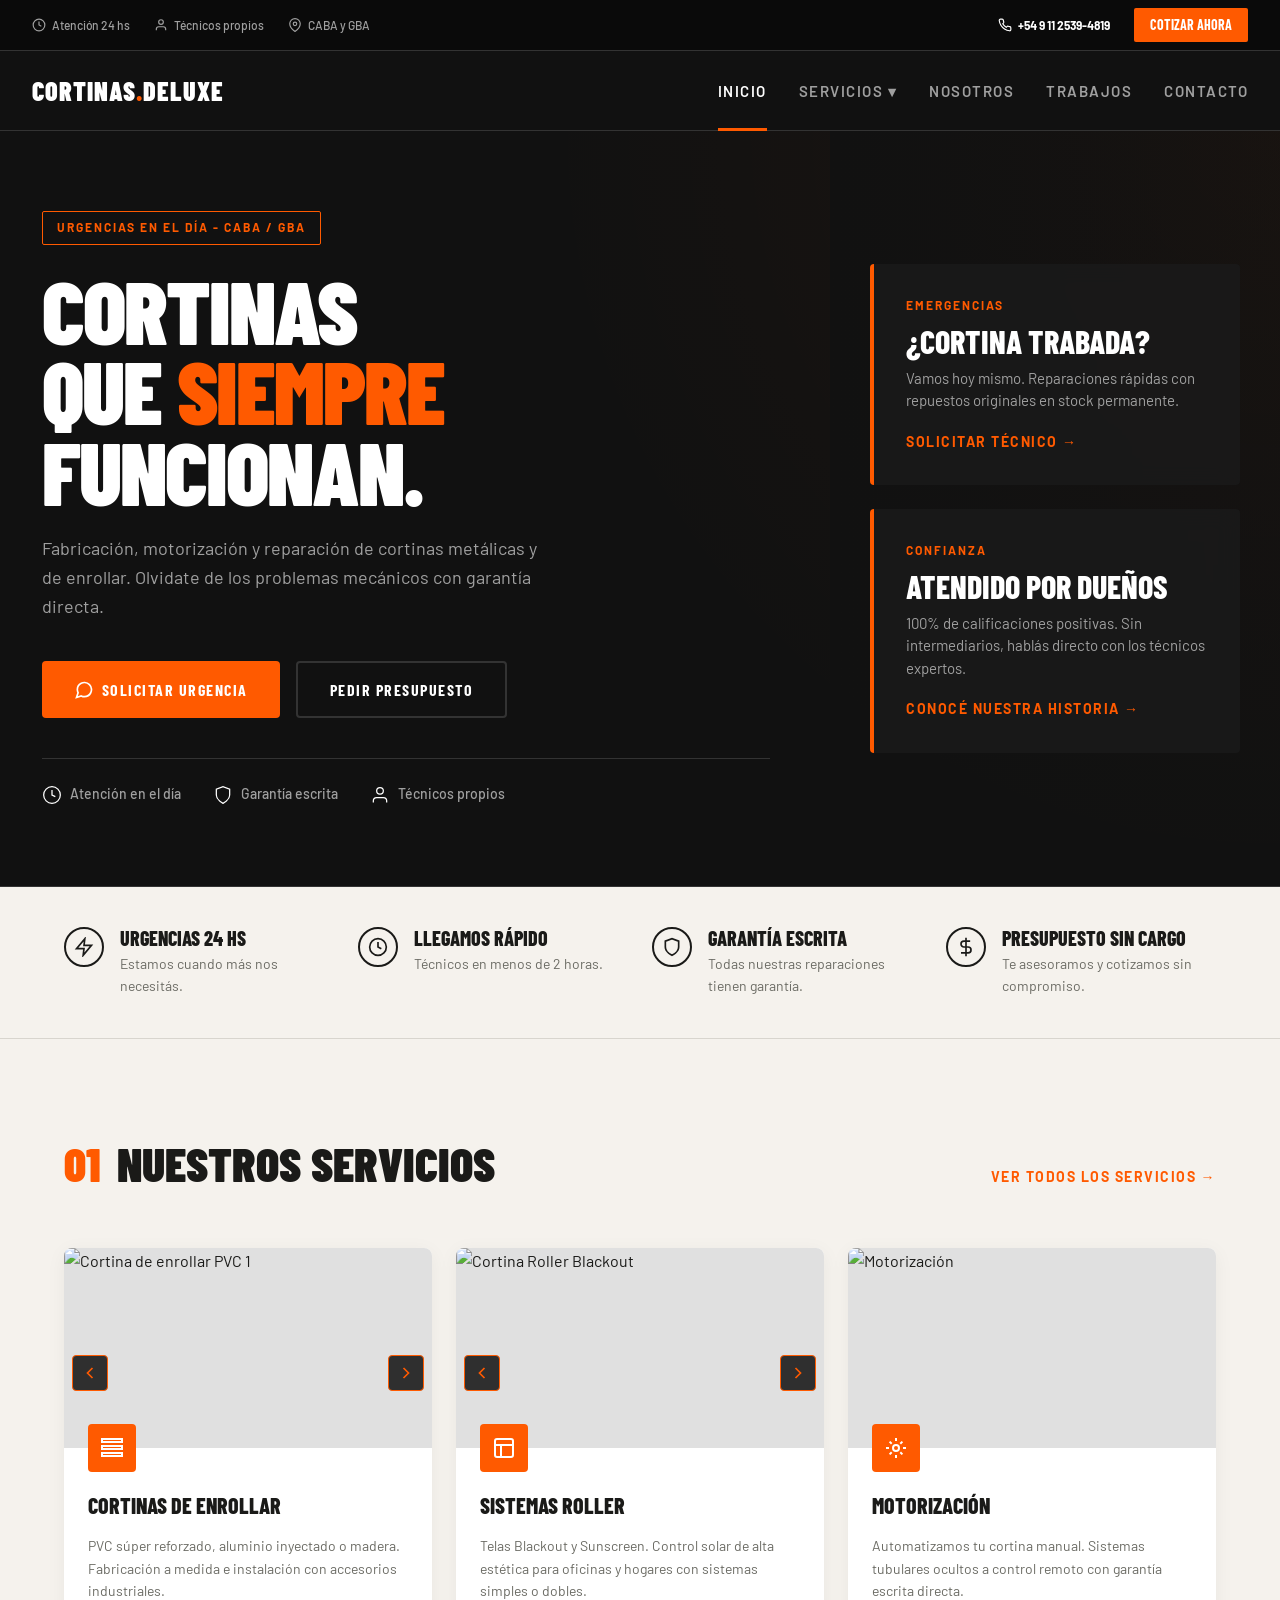
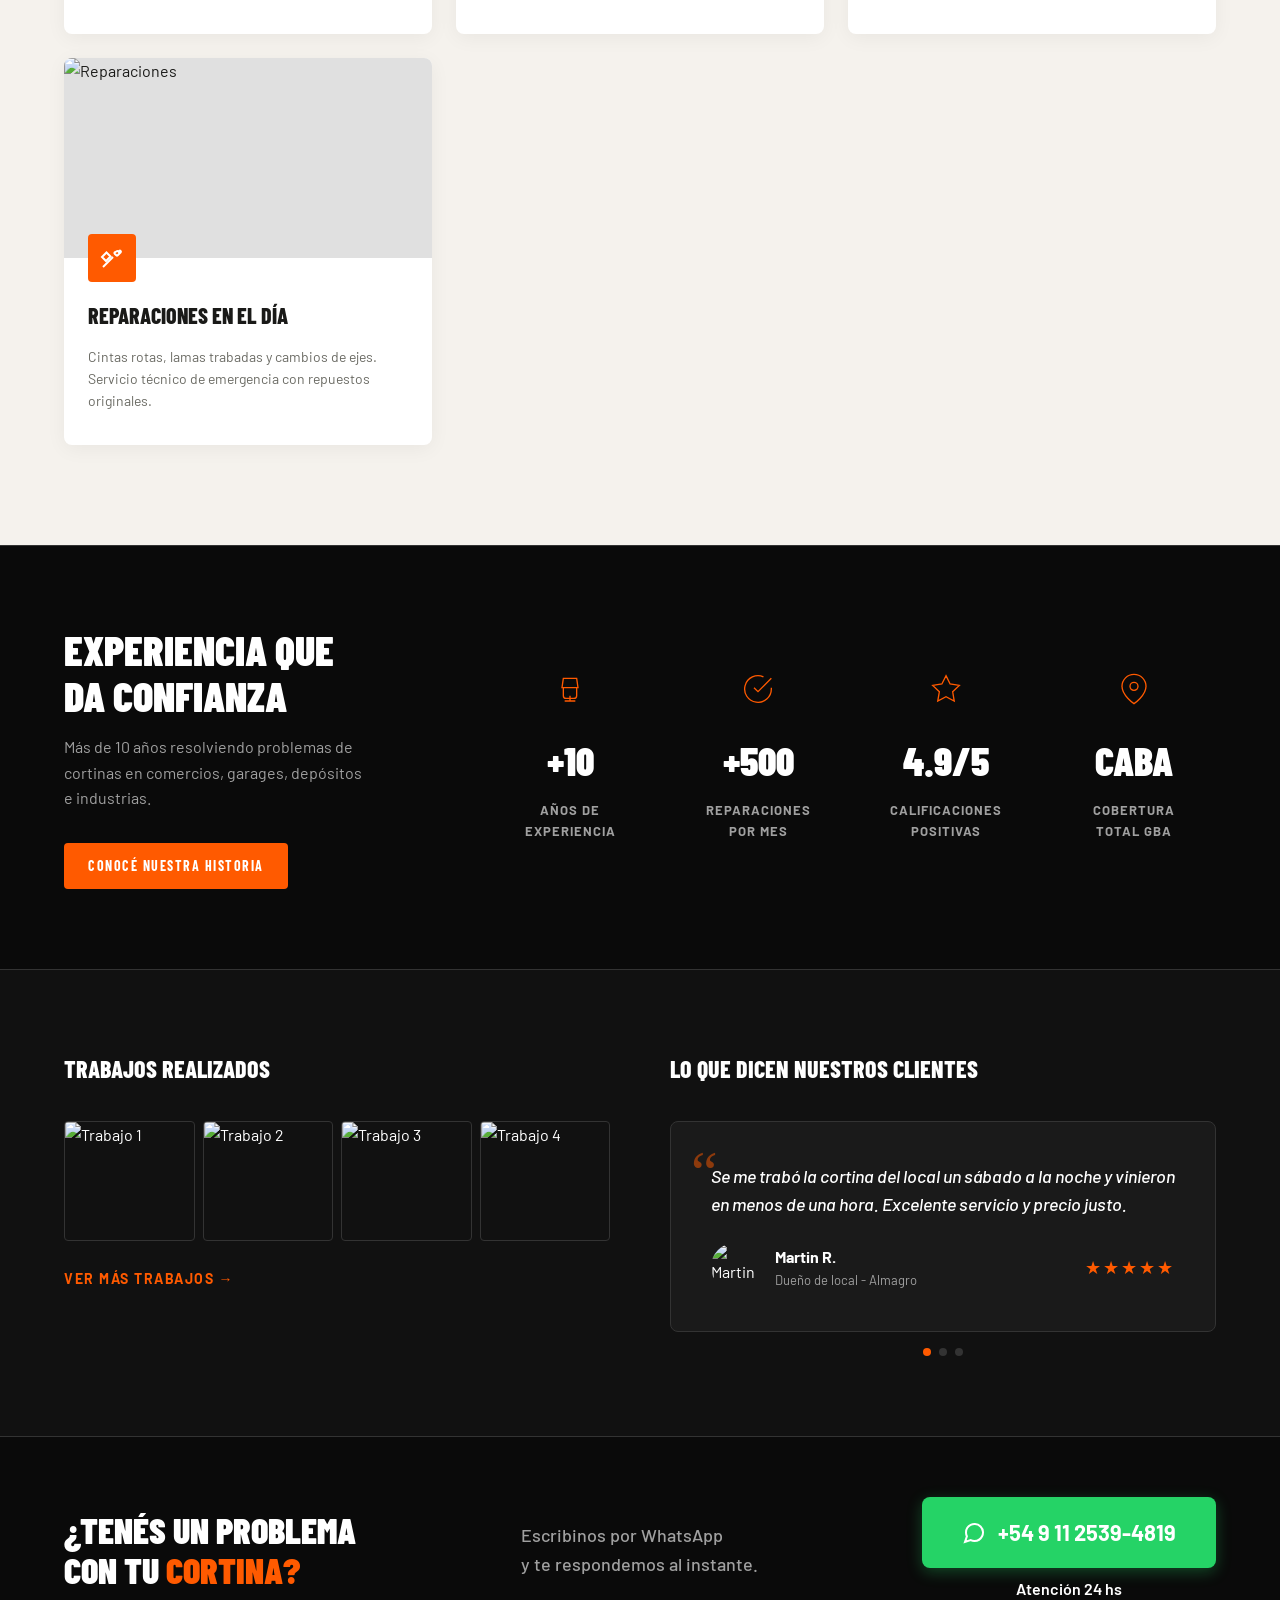
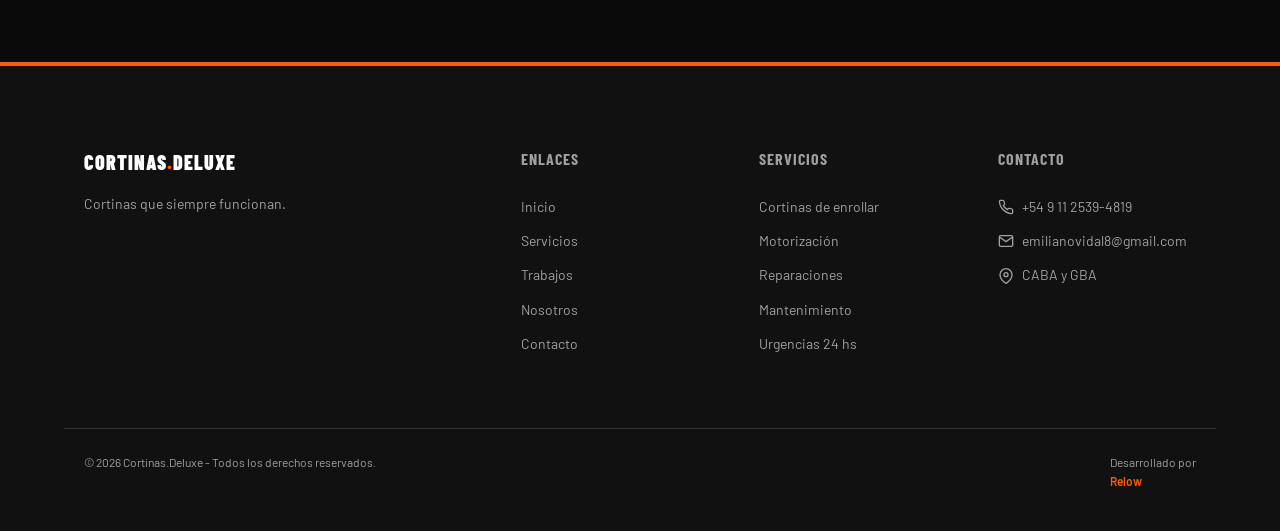
==== commit 5a7dd5bb: ""feat: integración de carruseles de imágenes reales, sección Roller y link de WhatsApp dinámico" -m " ====
--- a/index.html
+++ b/index.html
@@ -18,7 +18,7 @@
             <p class="cm-hero-desc">Fabricación, motorización y reparación de cortinas metálicas y de enrollar. Olvidate de los problemas mecánicos con garantía directa.</p>
             
             <div class="cm-hero-actions">
-                <a href="https://wa.me/+5491125394819" class="cm-btn-primary">
+                <a href="https://wa.me/5491125394819?text=Hola%20Cortinas.Deluxe%2C%20quiero%20solicitar%20un%20presupuesto%20para%20mis%20cortinas." class="cm-btn-primary">
                     <svg width="20" height="20" viewBox="0 0 24 24" fill="none" stroke="currentColor" stroke-width="2"><path d="M21 11.5a8.38 8.38 0 0 1-.9 3.8 8.5 8.5 0 0 1-7.6 4.7 8.38 8.38 0 0 1-3.8-.9L3 21l1.9-5.7a8.38 8.38 0 0 1-.9-3.8 8.5 8.5 0 0 1 4.7-7.6 8.38 8.38 0 0 1 3.8-.9h.5a8.48 8.48 0 0 1 8 8v.5z"/></svg>
                     Solicitar Urgencia
                 </a>
@@ -100,17 +100,46 @@
         </div>
 
         <div class="cm-services-grid">
+            <!-- TARJETA 1: ENROLLAR PVC -->
             <a href="cortinas-enrollar.html" class="cm-service-card">
                 <div class="cm-service-img">
-                    <img src="https://images.unsplash.com/photo-1513694203232-719a280e022f?auto=format&fit=crop&q=80&w=600" alt="Cortinas de enrollar">
+                    <div class="cm-carousel-container">
+                        <button class="cm-carousel-btn prev" aria-label="Anterior"><svg width="20" height="20" viewBox="0 0 24 24" fill="none" stroke="currentColor" stroke-width="2"><polyline points="15 18 9 12 15 6"></polyline></svg></button>
+                        <div class="cm-carousel">
+                            <div class="cm-carousel-slide"><img src="images/pvc/1.jpg" alt="Cortina de enrollar PVC 1"></div>
+                            <div class="cm-carousel-slide"><img src="images/pvc/2.jpg" alt="Cortina de enrollar PVC 2"></div>
+                            <div class="cm-carousel-slide"><img src="images/pvc/3.jpg" alt="Cortina de enrollar PVC 3"></div>
+                        </div>
+                        <button class="cm-carousel-btn next" aria-label="Siguiente"><svg width="20" height="20" viewBox="0 0 24 24" fill="none" stroke="currentColor" stroke-width="2"><polyline points="9 18 15 12 9 6"></polyline></svg></button>
+                    </div>
                     <div class="cm-service-icon-abs"><svg viewBox="0 0 24 24"><rect x="2" y="3" width="20" height="3"/><rect x="2" y="10" width="20" height="3"/><rect x="2" y="17" width="20" height="3"/></svg></div>
                 </div>
                 <div class="cm-service-content">
                     <div class="cm-service-name">Cortinas de Enrollar</div>
-                    <div class="cm-service-desc">Fabricación e instalación de cortinas de enrollar en acero galvanizado, aluminio o microperforadas.</div>
-                </div>
-            </a>
-
+                    <div class="cm-service-desc">PVC súper reforzado, aluminio inyectado o madera. Fabricación a medida e instalación con accesorios industriales.</div>
+                </div>
+            </a>
+
+            <!-- TARJETA 2: SISTEMAS ROLLER -->
+            <a href="cortinas-enrollar.html" class="cm-service-card">
+                <div class="cm-service-img">
+                    <div class="cm-carousel-container">
+                        <button class="cm-carousel-btn prev" aria-label="Anterior"><svg width="20" height="20" viewBox="0 0 24 24" fill="none" stroke="currentColor" stroke-width="2"><polyline points="15 18 9 12 15 6"></polyline></svg></button>
+                        <div class="cm-carousel">
+                            <div class="cm-carousel-slide"><img src="images/roller/1.jpg" alt="Cortina Roller Blackout"></div>
+                            <div class="cm-carousel-slide"><img src="images/roller/2.jpg" alt="Cortina Roller Sunscreen"></div>
+                        </div>
+                        <button class="cm-carousel-btn next" aria-label="Siguiente"><svg width="20" height="20" viewBox="0 0 24 24" fill="none" stroke="currentColor" stroke-width="2"><polyline points="9 18 15 12 9 6"></polyline></svg></button>
+                    </div>
+                    <div class="cm-service-icon-abs"><svg viewBox="0 0 24 24"><rect x="3" y="3" width="18" height="18" rx="2"/><path d="M3 9h18M9 21V9"/></svg></div>
+                </div>
+                <div class="cm-service-content">
+                    <div class="cm-service-name">Sistemas Roller</div>
+                    <div class="cm-service-desc">Telas Blackout y Sunscreen. Control solar de alta estética para oficinas y hogares con sistemas simples o dobles.</div>
+                </div>
+            </a>
+
+            <!-- TARJETA 3: MOTORIZACIÓN -->
             <a href="motorizacion.html" class="cm-service-card">
                 <div class="cm-service-img">
                     <img src="https://images.unsplash.com/photo-1581092160562-40aa08e78837?auto=format&fit=crop&q=80&w=600" alt="Motorización">
@@ -118,29 +147,19 @@
                 </div>
                 <div class="cm-service-content">
                     <div class="cm-service-name">Motorización</div>
-                    <div class="cm-service-desc">Automatizamos tu cortina manual. Sistemas a control remoto con garantía escrita de 2 años.</div>
-                </div>
-            </a>
-
+                    <div class="cm-service-desc">Automatizamos tu cortina manual. Sistemas tubulares ocultos a control remoto con garantía escrita directa.</div>
+                </div>
+            </a>
+            
+            <!-- TARJETA 4: REPARACIONES -->
             <a href="reparaciones.html" class="cm-service-card">
                 <div class="cm-service-img">
                     <img src="https://images.unsplash.com/photo-1621905252507-b35492cc74b4?auto=format&fit=crop&q=80&w=600" alt="Reparaciones">
                     <div class="cm-service-icon-abs"><svg viewBox="0 0 24 24"><path d="M14.7 6.3a1 1 0 0 0 0 1.4l1.6 1.6a1 1 0 0 0 1.4 0l3-3a1 1 0 0 0-1.4-1.4L19 6.2l-.9-.9a1 1 0 0 0-1.4 0z"/><path d="M3 21L13 11"/><path d="M2 11l4.5-4.5 4 4L6 15z"/></svg></div>
                 </div>
                 <div class="cm-service-content">
-                    <div class="cm-service-name">Reparaciones</div>
-                    <div class="cm-service-desc">Cintas rotas, lamas trabadas y cambios de ejes en el día. Servicio de emergencia garantizado.</div>
-                </div>
-            </a>
-            
-            <a href="mantenimiento.html" class="cm-service-card">
-                <div class="cm-service-img">
-                    <img src="https://images.unsplash.com/photo-1504328345606-18bbc8c9d7d1?auto=format&fit=crop&q=80&w=600" alt="Mantenimiento">
-                    <div class="cm-service-icon-abs"><svg viewBox="0 0 24 24"><path d="M12 22s8-4 8-10V5l-8-3-8 3v7c0 6 8 10 8 10z"/></svg></div>
-                </div>
-                <div class="cm-service-content">
-                    <div class="cm-service-name">Mantenimiento</div>
-                    <div class="cm-service-desc">Revisamos, lubricamos y dejamos tu cortina siempre lista para evitar futuros problemas.</div>
+                    <div class="cm-service-name">Reparaciones en el Día</div>
+                    <div class="cm-service-desc">Cintas rotas, lamas trabadas y cambios de ejes. Servicio técnico de emergencia con repuestos originales.</div>
                 </div>
             </a>
         </div>
--- a/style.css
+++ b/style.css
@@ -147,4 +147,62 @@
 .cm-footer a { color: var(--text-muted); text-decoration: none; transition: color 0.2s; display: flex; align-items: center; gap: 8px;}
 .cm-footer a:hover { color: var(--text-main); }
 .cm-footer-bottom { border-top: 1px solid var(--border-color); padding-top: 24px; display: flex; justify-content: space-between; color: var(--text-muted); font-size: 12px; }
-@media (max-width: 900px) { .cm-footer-grid { grid-template-columns: 1fr; } }+@media (max-width: 900px) { .cm-footer-grid { grid-template-columns: 1fr; } }
+/* ==========================================================================
+   CARRUSELES NATIVOS (CSS SCROLL SNAP)
+   ========================================================================== */
+.cm-carousel-container { 
+  position: relative; 
+  width: 100%; 
+  border-radius: 4px; 
+  overflow: hidden; 
+  margin-bottom: 24px;
+}
+.cm-carousel { 
+  display: flex; 
+  overflow-x: auto; 
+  scroll-snap-type: x mandatory; 
+  scrollbar-width: none; /* Firefox */
+  -ms-overflow-style: none; /* IE/Edge */
+  scroll-behavior: smooth; 
+}
+.cm-carousel::-webkit-scrollbar { display: none; /* Chrome/Safari */ }
+.cm-carousel-slide { 
+  min-width: 100%; 
+  height: 250px; 
+  scroll-snap-align: start; 
+  position: relative; 
+}
+.cm-carousel-slide img { 
+  width: 100%; 
+  height: 100%; 
+  object-fit: cover; 
+  display: block; 
+}
+.cm-carousel-btn { 
+  position: absolute; 
+  top: 50%; 
+  transform: translateY(-50%); 
+  background: rgba(17, 17, 17, 0.85); 
+  color: var(--accent); 
+  border: 1px solid var(--accent); 
+  width: 36px; 
+  height: 36px; 
+  display: flex; 
+  align-items: center; 
+  justify-content: center; 
+  cursor: pointer; 
+  z-index: 2; 
+  border-radius: 4px; 
+  transition: all 0.2s; 
+}
+.cm-carousel-btn:hover { 
+  background: var(--accent); 
+  color: #fff; 
+}
+.cm-carousel-btn.prev { left: 8px; }
+.cm-carousel-btn.next { right: 8px; }
+
+/* Ajuste específico para index.html (mantiene el ícono flotante) */
+.cm-service-img .cm-carousel-container { margin-bottom: 0; }
+.cm-service-img .cm-service-icon-abs { z-index: 3; }
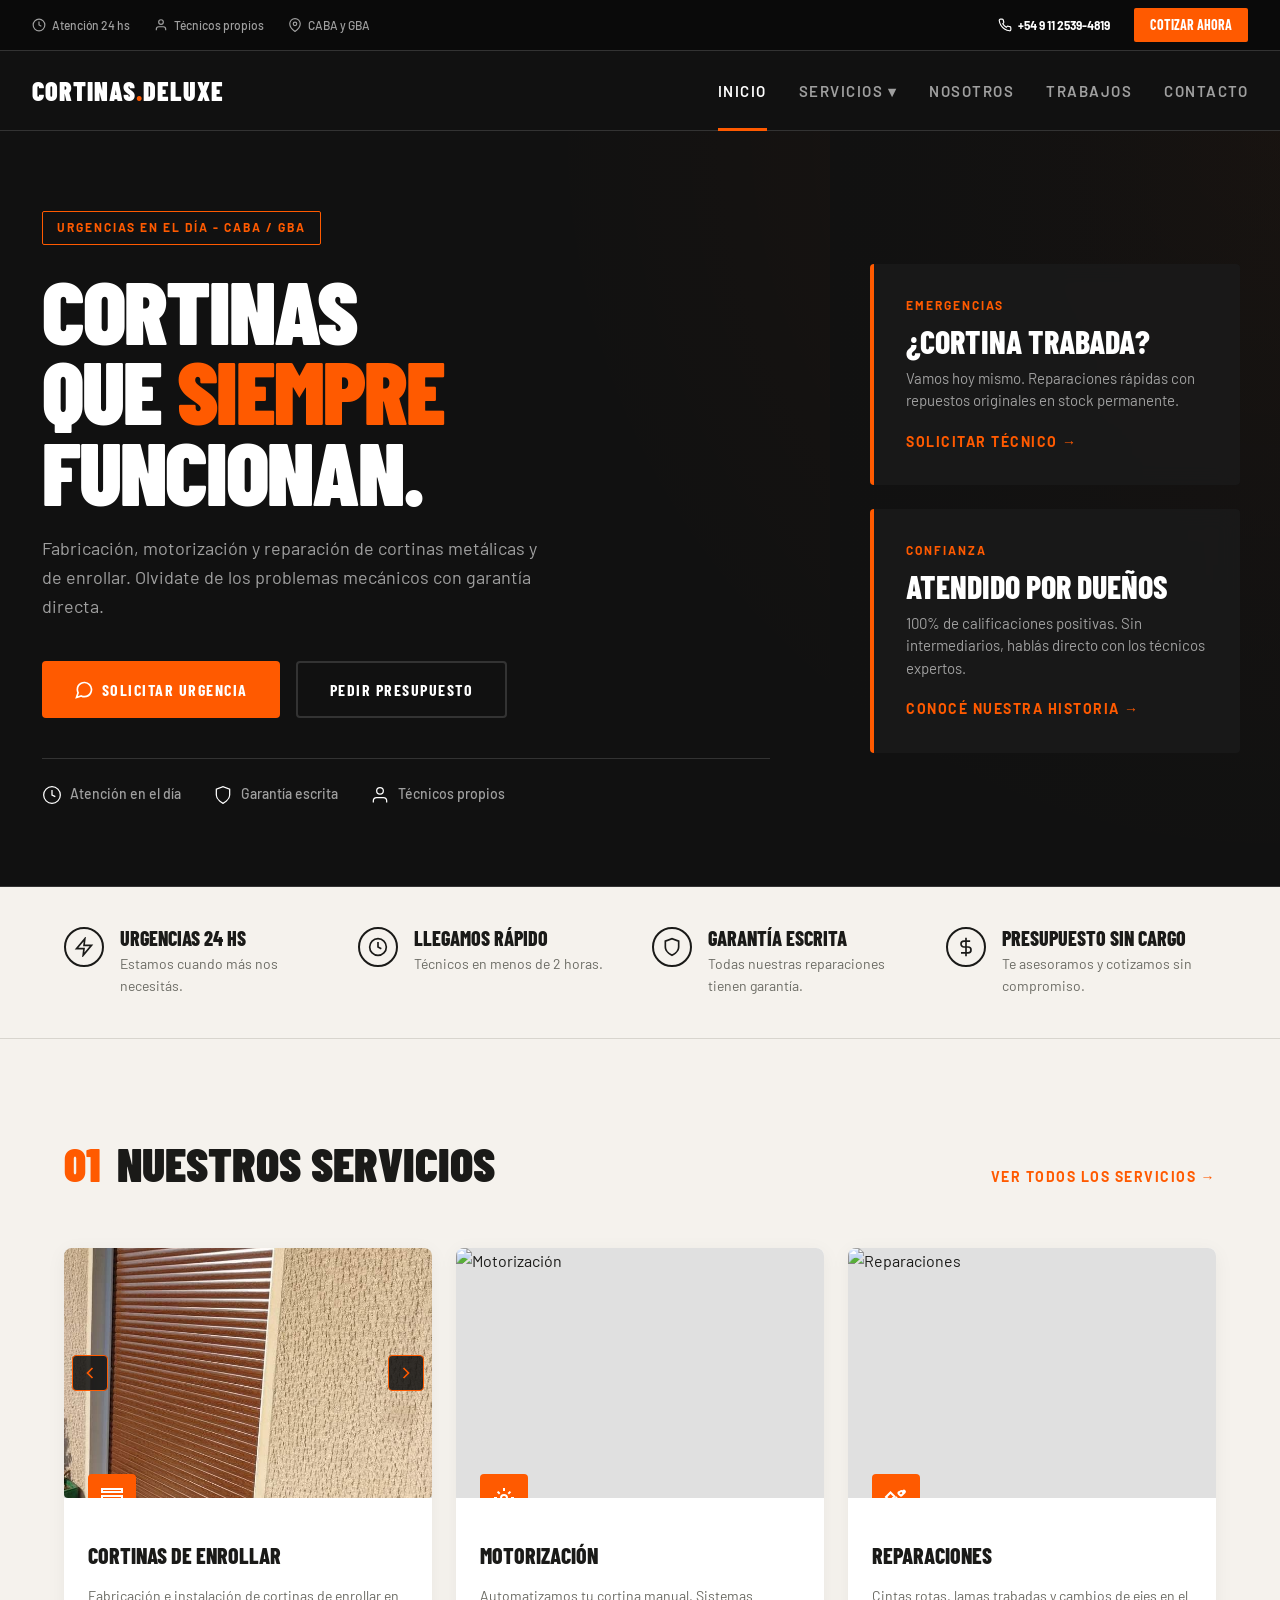
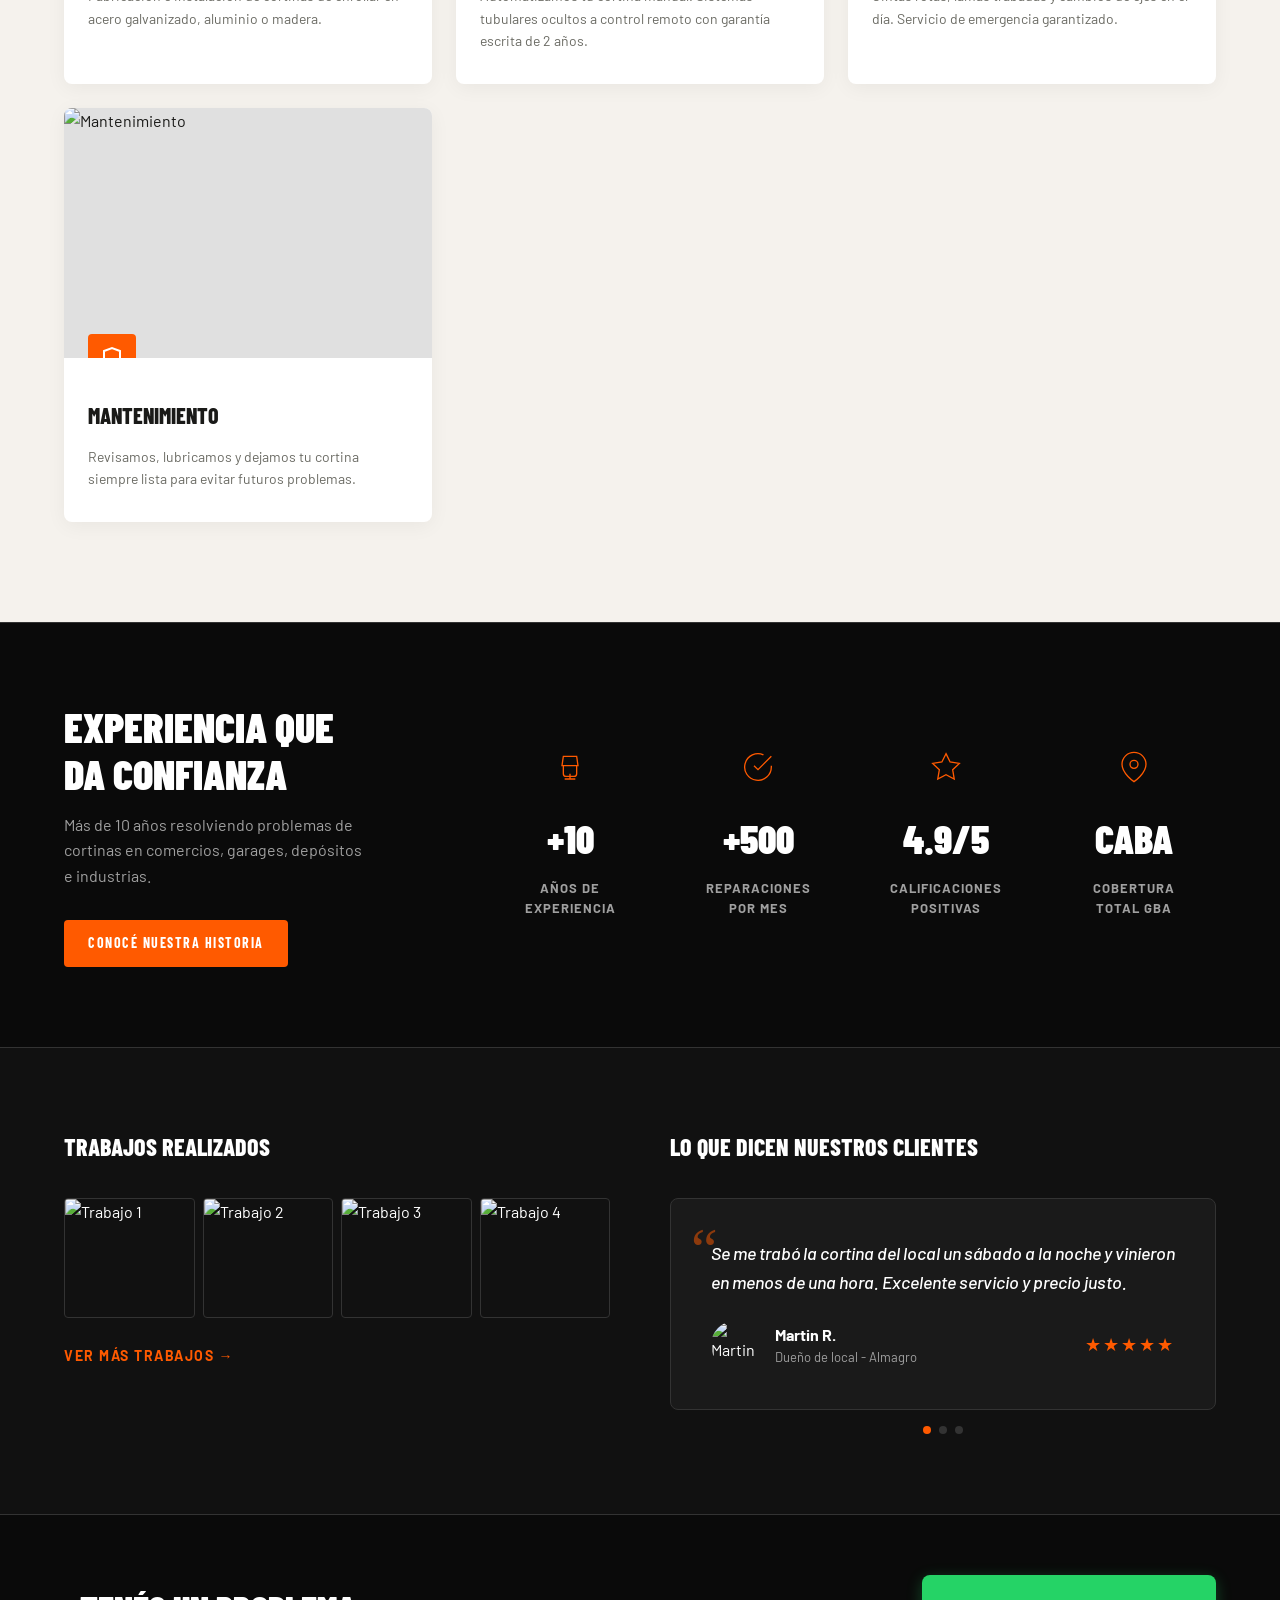
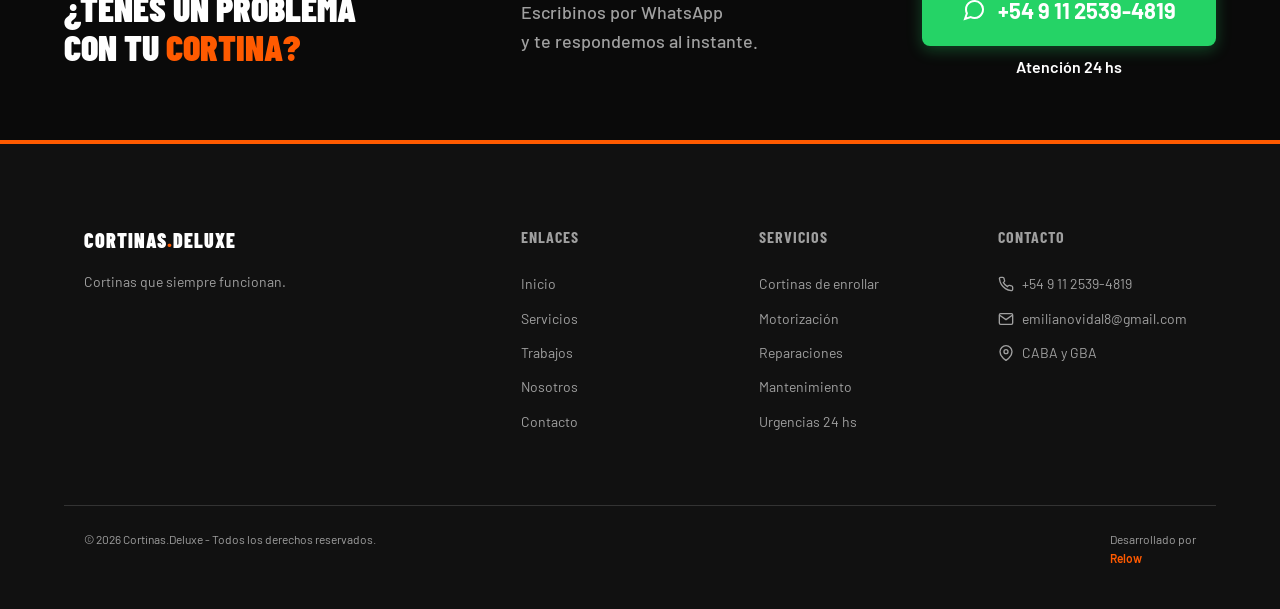
==== commit e428624d: ""fix: alineación y altura de tarjetas de servicios en el index" -m "Detalles: - Se unificó la altura" ====
--- a/index.html
+++ b/index.html
@@ -100,15 +100,16 @@
         </div>
 
         <div class="cm-services-grid">
-            <!-- TARJETA 1: ENROLLAR PVC -->
+            <!-- TARJETA 1: ENROLLAR -->
             <a href="cortinas-enrollar.html" class="cm-service-card">
                 <div class="cm-service-img">
                     <div class="cm-carousel-container">
                         <button class="cm-carousel-btn prev" aria-label="Anterior"><svg width="20" height="20" viewBox="0 0 24 24" fill="none" stroke="currentColor" stroke-width="2"><polyline points="15 18 9 12 15 6"></polyline></svg></button>
                         <div class="cm-carousel">
-                            <div class="cm-carousel-slide"><img src="images/pvc/1.jpg" alt="Cortina de enrollar PVC 1"></div>
-                            <div class="cm-carousel-slide"><img src="images/pvc/2.jpg" alt="Cortina de enrollar PVC 2"></div>
-                            <div class="cm-carousel-slide"><img src="images/pvc/3.jpg" alt="Cortina de enrollar PVC 3"></div>
+                            <div class="cm-carousel-slide"><img src="images/aluminio/1.jpeg" alt="Cortina de Aluminio"></div>
+                            <div class="cm-carousel-slide"><img src="images/pvc/1.jpeg" alt="Cortina de PVC"></div>
+                            <div class="cm-carousel-slide"><img src="images/madera/1.jpeg" alt="Cortina de Madera"></div>
+                            <div class="cm-carousel-slide"><img src="images/aluminio/2.jpeg" alt="Cortina de Aluminio"></div>
                         </div>
                         <button class="cm-carousel-btn next" aria-label="Siguiente"><svg width="20" height="20" viewBox="0 0 24 24" fill="none" stroke="currentColor" stroke-width="2"><polyline points="9 18 15 12 9 6"></polyline></svg></button>
                     </div>
@@ -116,30 +117,11 @@
                 </div>
                 <div class="cm-service-content">
                     <div class="cm-service-name">Cortinas de Enrollar</div>
-                    <div class="cm-service-desc">PVC súper reforzado, aluminio inyectado o madera. Fabricación a medida e instalación con accesorios industriales.</div>
-                </div>
-            </a>
-
-            <!-- TARJETA 2: SISTEMAS ROLLER -->
-            <a href="cortinas-enrollar.html" class="cm-service-card">
-                <div class="cm-service-img">
-                    <div class="cm-carousel-container">
-                        <button class="cm-carousel-btn prev" aria-label="Anterior"><svg width="20" height="20" viewBox="0 0 24 24" fill="none" stroke="currentColor" stroke-width="2"><polyline points="15 18 9 12 15 6"></polyline></svg></button>
-                        <div class="cm-carousel">
-                            <div class="cm-carousel-slide"><img src="images/roller/1.jpg" alt="Cortina Roller Blackout"></div>
-                            <div class="cm-carousel-slide"><img src="images/roller/2.jpg" alt="Cortina Roller Sunscreen"></div>
-                        </div>
-                        <button class="cm-carousel-btn next" aria-label="Siguiente"><svg width="20" height="20" viewBox="0 0 24 24" fill="none" stroke="currentColor" stroke-width="2"><polyline points="9 18 15 12 9 6"></polyline></svg></button>
-                    </div>
-                    <div class="cm-service-icon-abs"><svg viewBox="0 0 24 24"><rect x="3" y="3" width="18" height="18" rx="2"/><path d="M3 9h18M9 21V9"/></svg></div>
-                </div>
-                <div class="cm-service-content">
-                    <div class="cm-service-name">Sistemas Roller</div>
-                    <div class="cm-service-desc">Telas Blackout y Sunscreen. Control solar de alta estética para oficinas y hogares con sistemas simples o dobles.</div>
-                </div>
-            </a>
-
-            <!-- TARJETA 3: MOTORIZACIÓN -->
+                    <div class="cm-service-desc">Fabricación e instalación de cortinas de enrollar en acero galvanizado, aluminio o madera.</div>
+                </div>
+            </a>
+
+            <!-- TARJETA 2: MOTORIZACIÓN -->
             <a href="motorizacion.html" class="cm-service-card">
                 <div class="cm-service-img">
                     <img src="https://images.unsplash.com/photo-1581092160562-40aa08e78837?auto=format&fit=crop&q=80&w=600" alt="Motorización">
@@ -147,19 +129,31 @@
                 </div>
                 <div class="cm-service-content">
                     <div class="cm-service-name">Motorización</div>
-                    <div class="cm-service-desc">Automatizamos tu cortina manual. Sistemas tubulares ocultos a control remoto con garantía escrita directa.</div>
-                </div>
-            </a>
-            
-            <!-- TARJETA 4: REPARACIONES -->
+                    <div class="cm-service-desc">Automatizamos tu cortina manual. Sistemas tubulares ocultos a control remoto con garantía escrita de 2 años.</div>
+                </div>
+            </a>
+
+            <!-- TARJETA 3: REPARACIONES -->
             <a href="reparaciones.html" class="cm-service-card">
                 <div class="cm-service-img">
                     <img src="https://images.unsplash.com/photo-1621905252507-b35492cc74b4?auto=format&fit=crop&q=80&w=600" alt="Reparaciones">
                     <div class="cm-service-icon-abs"><svg viewBox="0 0 24 24"><path d="M14.7 6.3a1 1 0 0 0 0 1.4l1.6 1.6a1 1 0 0 0 1.4 0l3-3a1 1 0 0 0-1.4-1.4L19 6.2l-.9-.9a1 1 0 0 0-1.4 0z"/><path d="M3 21L13 11"/><path d="M2 11l4.5-4.5 4 4L6 15z"/></svg></div>
                 </div>
                 <div class="cm-service-content">
-                    <div class="cm-service-name">Reparaciones en el Día</div>
-                    <div class="cm-service-desc">Cintas rotas, lamas trabadas y cambios de ejes. Servicio técnico de emergencia con repuestos originales.</div>
+                    <div class="cm-service-name">Reparaciones</div>
+                    <div class="cm-service-desc">Cintas rotas, lamas trabadas y cambios de ejes en el día. Servicio de emergencia garantizado.</div>
+                </div>
+            </a>
+            
+            <!-- TARJETA 4: MANTENIMIENTO -->
+            <a href="mantenimiento.html" class="cm-service-card">
+                <div class="cm-service-img">
+                    <img src="https://images.unsplash.com/photo-1504328345606-18bbc8c9d7d1?auto=format&fit=crop&q=80&w=600" alt="Mantenimiento">
+                    <div class="cm-service-icon-abs"><svg viewBox="0 0 24 24"><path d="M12 22s8-4 8-10V5l-8-3-8 3v7c0 6 8 10 8 10z"/></svg></div>
+                </div>
+                <div class="cm-service-content">
+                    <div class="cm-service-name">Mantenimiento</div>
+                    <div class="cm-service-desc">Revisamos, lubricamos y dejamos tu cortina siempre lista para evitar futuros problemas.</div>
                 </div>
             </a>
         </div>
--- a/style.css
+++ b/style.css
@@ -97,9 +97,9 @@
 .cm-section-num { font-family: var(--font-heading); font-weight: 900; font-size: 48px; color: var(--accent); line-height: 1; }
 .cm-section-title { font-family: var(--font-heading); font-weight: 900; font-size: 48px; text-transform: uppercase; color: var(--text-dark); line-height: 1; }
 .cm-services-grid { display: grid; grid-template-columns: repeat(auto-fit, minmax(280px, 1fr)); gap: 24px; }
-.cm-service-card { background: #FFFFFF; border-radius: 8px; overflow: hidden; box-shadow: 0 4px 20px rgba(0,0,0,0.05); text-decoration: none; color: inherit; display: flex; flex-direction: column; transition: transform 0.3s;}
+.cm-service-card { background: #FFFFFF; border-radius: 8px; overflow: hidden; box-shadow: 0 4px 20px rgba(0,0,0,0.05); text-decoration: none; color: inherit; display: flex; flex-direction: column; transition: transform 0.3s; height: 100%; }
 .cm-service-card:hover { transform: translateY(-8px); }
-.cm-service-img { height: 200px; background: #E0E0E0; position: relative;}
+.cm-service-img { height: 250px; background: #E0E0E0; position: relative; overflow: hidden; flex-shrink: 0; }
 .cm-service-img img { width: 100%; height: 100%; object-fit: cover;}
 .cm-service-icon-abs { position: absolute; bottom: -24px; left: 24px; width: 48px; height: 48px; background: var(--accent); display: flex; align-items: center; justify-content: center; border-radius: 4px;}
 .cm-service-icon-abs svg { width: 24px; height: 24px; stroke: #fff; fill: none; stroke-width: 2;}
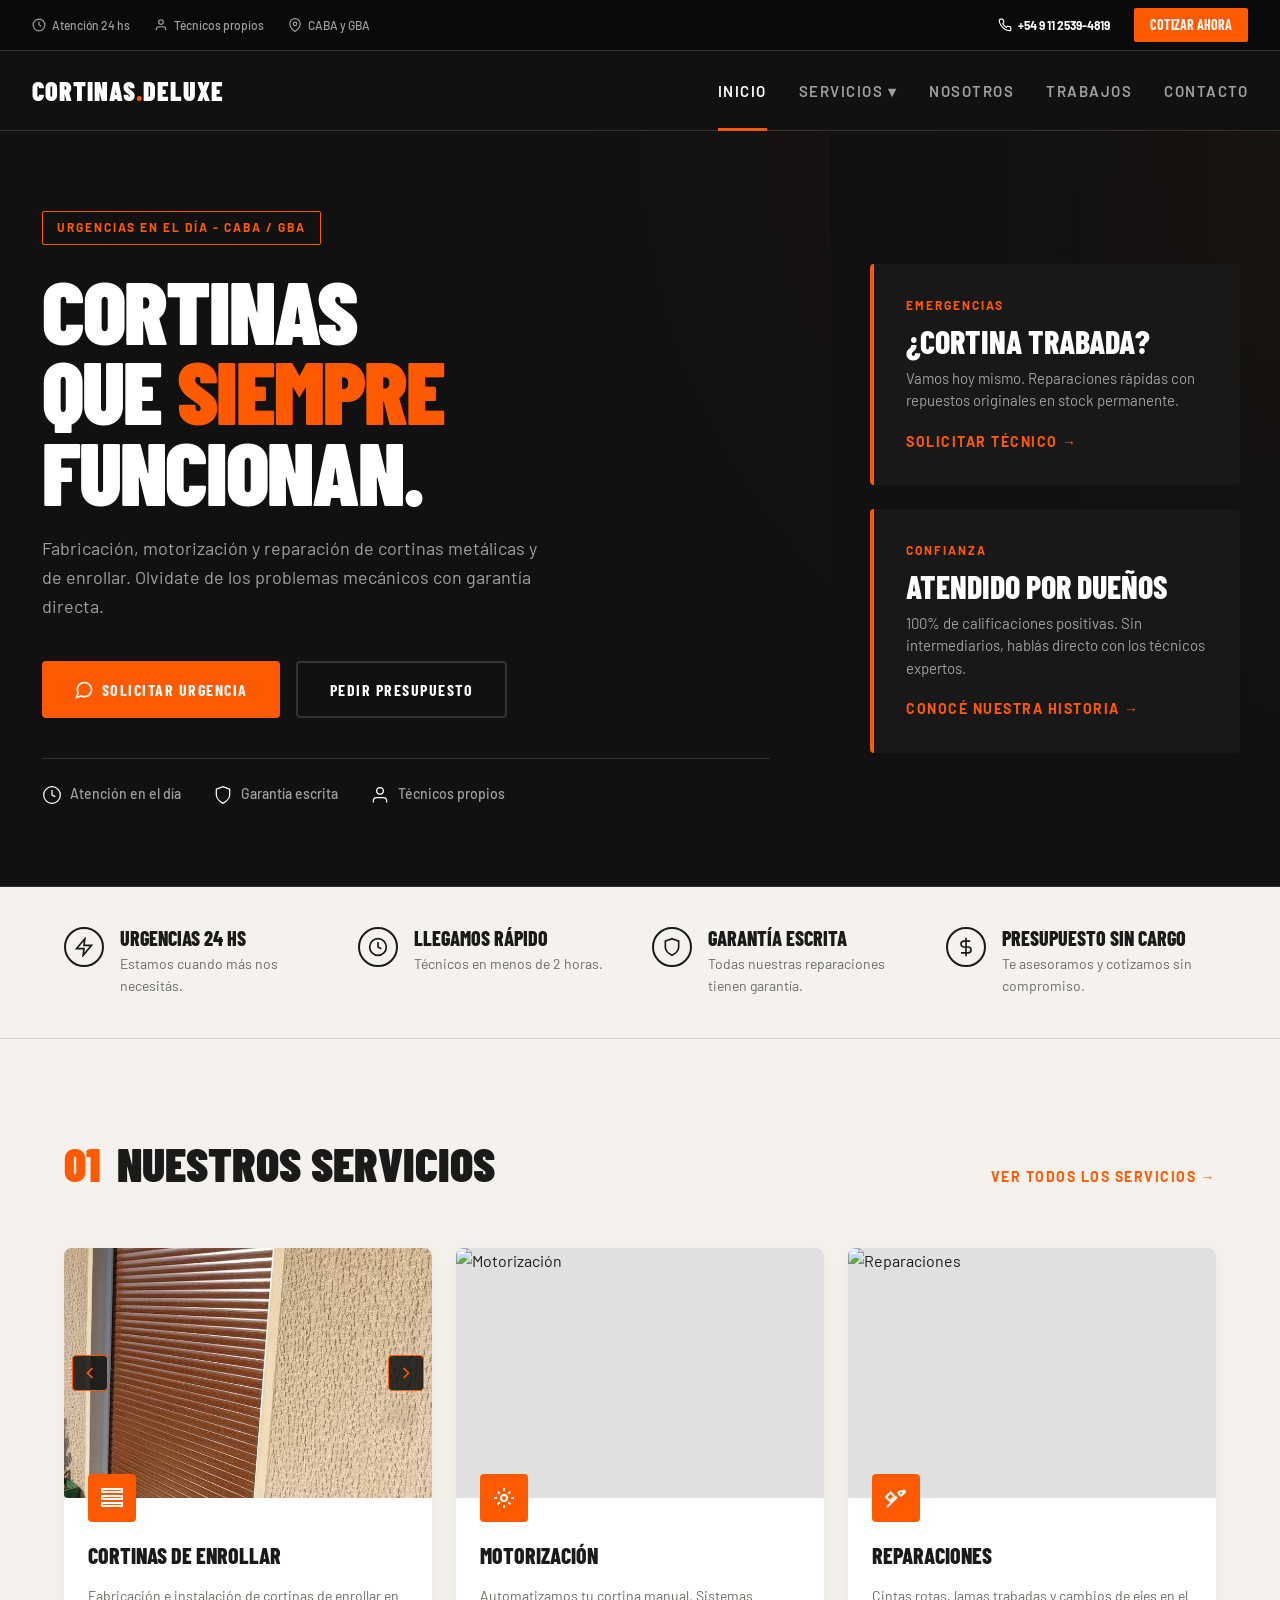
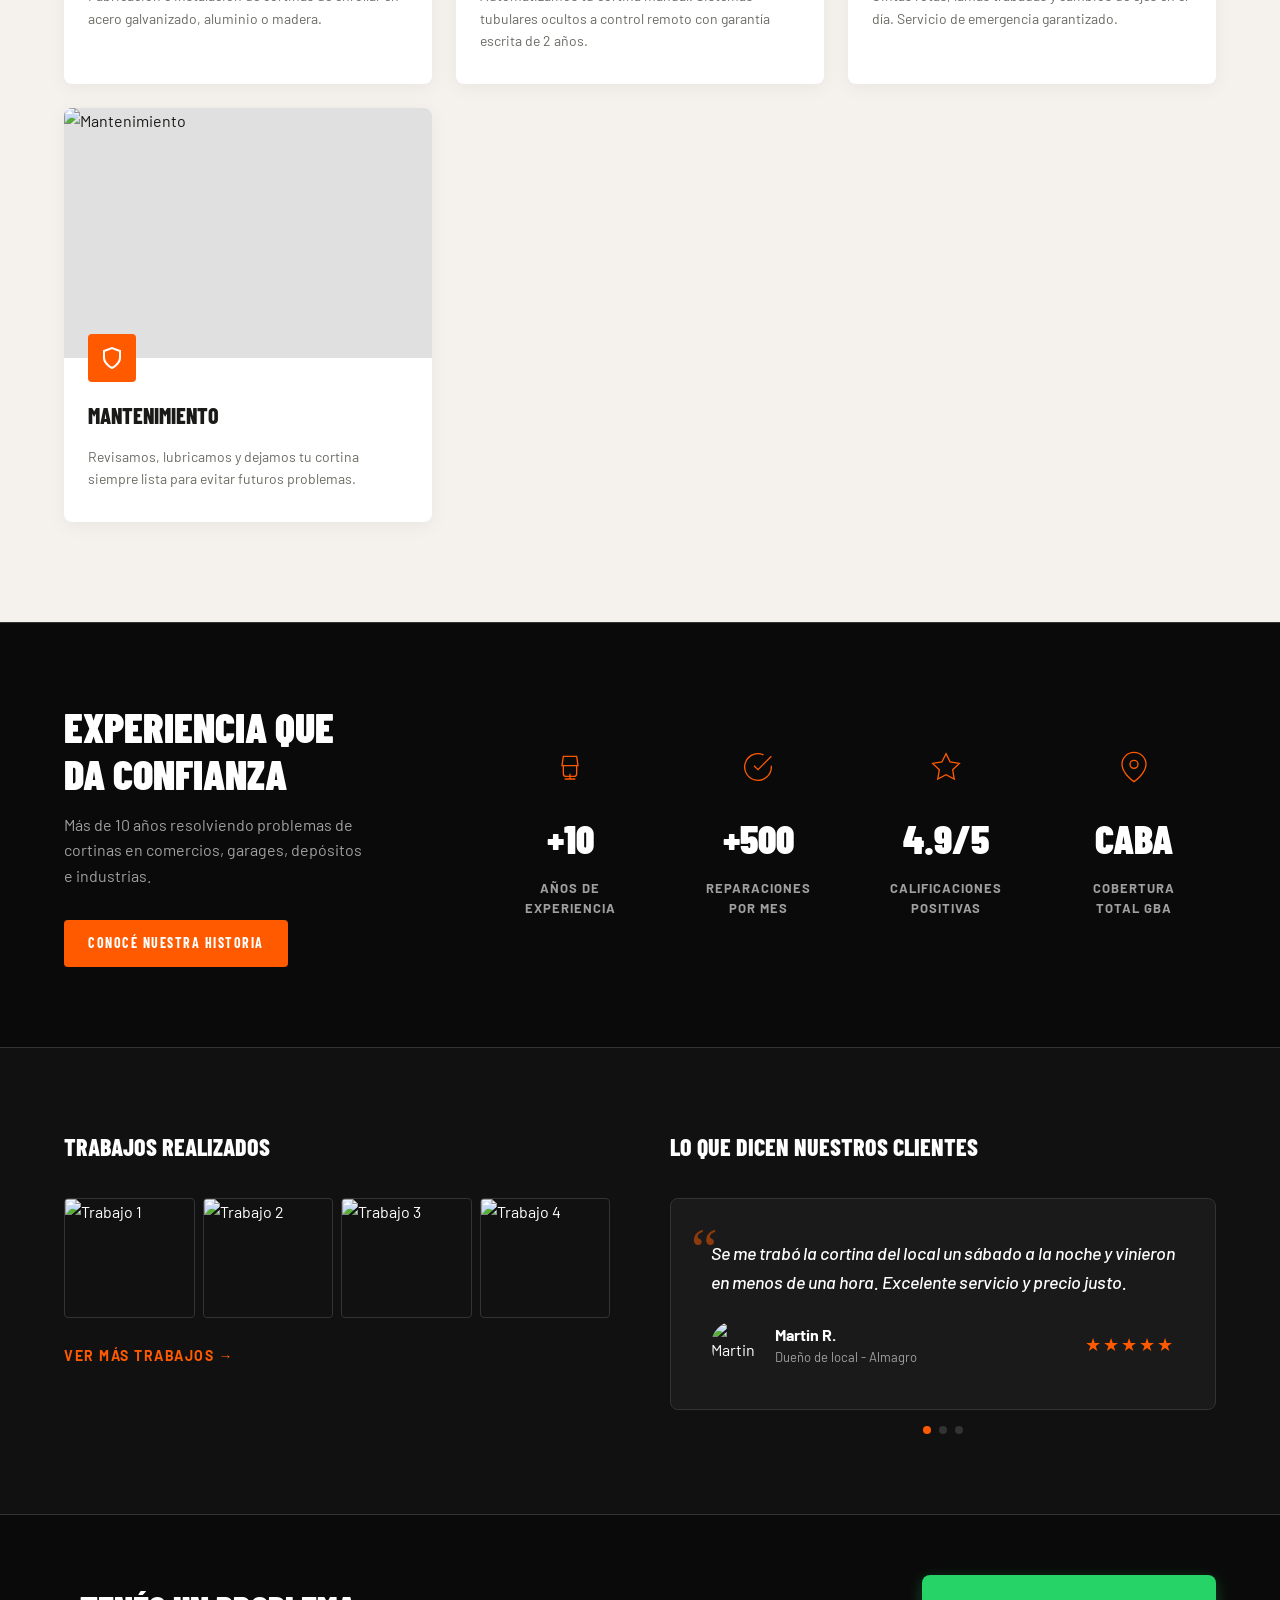
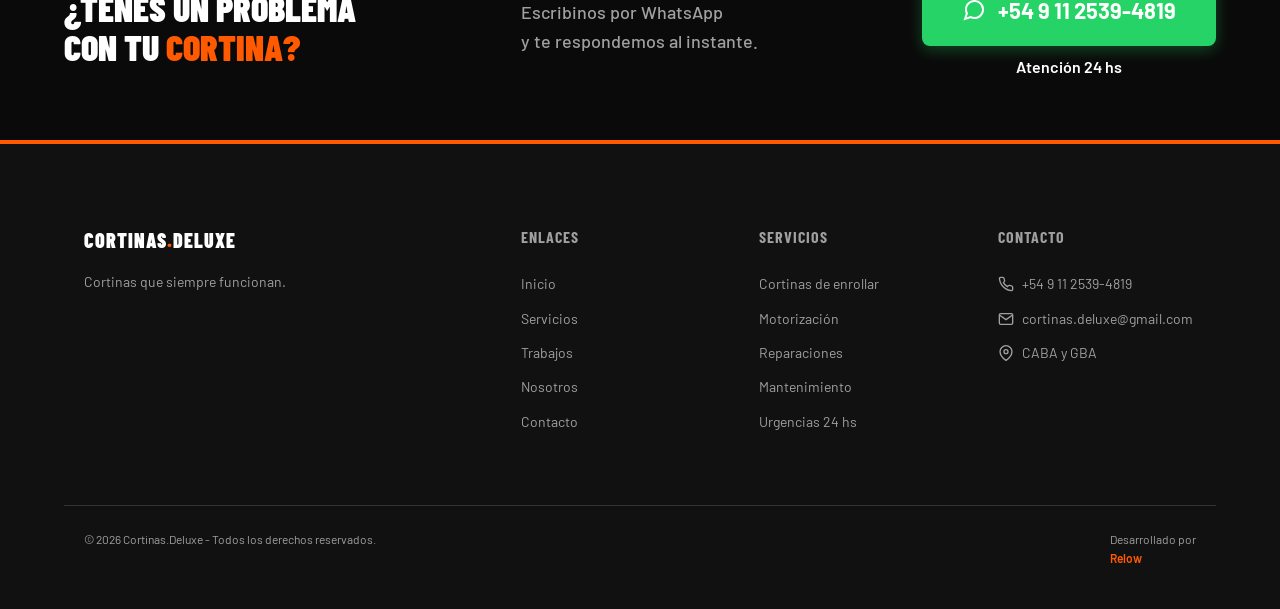
==== commit bc6ea133: "update wapp number v2" ====
--- a/index.html
+++ b/index.html
@@ -18,7 +18,7 @@
             <p class="cm-hero-desc">Fabricación, motorización y reparación de cortinas metálicas y de enrollar. Olvidate de los problemas mecánicos con garantía directa.</p>
             
             <div class="cm-hero-actions">
-                <a href="https://wa.me/5491125394819?text=Hola%20Cortinas.Deluxe%2C%20quiero%20solicitar%20un%20presupuesto%20para%20mis%20cortinas." class="cm-btn-primary">
+                <a href="https://wa.me/5491125831604?text=Hola%20Cortinas.Deluxe%2C%20quiero%20solicitar%20un%20presupuesto%20para%20mis%20cortinas." class="cm-btn-primary">
                     <svg width="20" height="20" viewBox="0 0 24 24" fill="none" stroke="currentColor" stroke-width="2"><path d="M21 11.5a8.38 8.38 0 0 1-.9 3.8 8.5 8.5 0 0 1-7.6 4.7 8.38 8.38 0 0 1-3.8-.9L3 21l1.9-5.7a8.38 8.38 0 0 1-.9-3.8 8.5 8.5 0 0 1 4.7-7.6 8.38 8.38 0 0 1 3.8-.9h.5a8.48 8.48 0 0 1 8 8v.5z"/></svg>
                     Solicitar Urgencia
                 </a>
--- a/style.css
+++ b/style.css
@@ -99,9 +99,9 @@
 .cm-services-grid { display: grid; grid-template-columns: repeat(auto-fit, minmax(280px, 1fr)); gap: 24px; }
 .cm-service-card { background: #FFFFFF; border-radius: 8px; overflow: hidden; box-shadow: 0 4px 20px rgba(0,0,0,0.05); text-decoration: none; color: inherit; display: flex; flex-direction: column; transition: transform 0.3s; height: 100%; }
 .cm-service-card:hover { transform: translateY(-8px); }
-.cm-service-img { height: 250px; background: #E0E0E0; position: relative; overflow: hidden; flex-shrink: 0; }
+.cm-service-img { height: 250px; background: #E0E0E0; position: relative; flex-shrink: 0; }
 .cm-service-img img { width: 100%; height: 100%; object-fit: cover;}
-.cm-service-icon-abs { position: absolute; bottom: -24px; left: 24px; width: 48px; height: 48px; background: var(--accent); display: flex; align-items: center; justify-content: center; border-radius: 4px;}
+.cm-service-icon-abs { position: absolute; bottom: -24px; left: 24px; width: 48px; height: 48px; background: var(--accent); display: flex; align-items: center; justify-content: center; border-radius: 4px; z-index: 10; }
 .cm-service-icon-abs svg { width: 24px; height: 24px; stroke: #fff; fill: none; stroke-width: 2;}
 .cm-service-content { padding: 40px 24px 32px 24px; flex-grow: 1;}
 .cm-service-name { font-family: var(--font-heading); font-weight: 800; font-size: 22px; text-transform: uppercase; color: var(--text-dark); margin-bottom: 12px; }
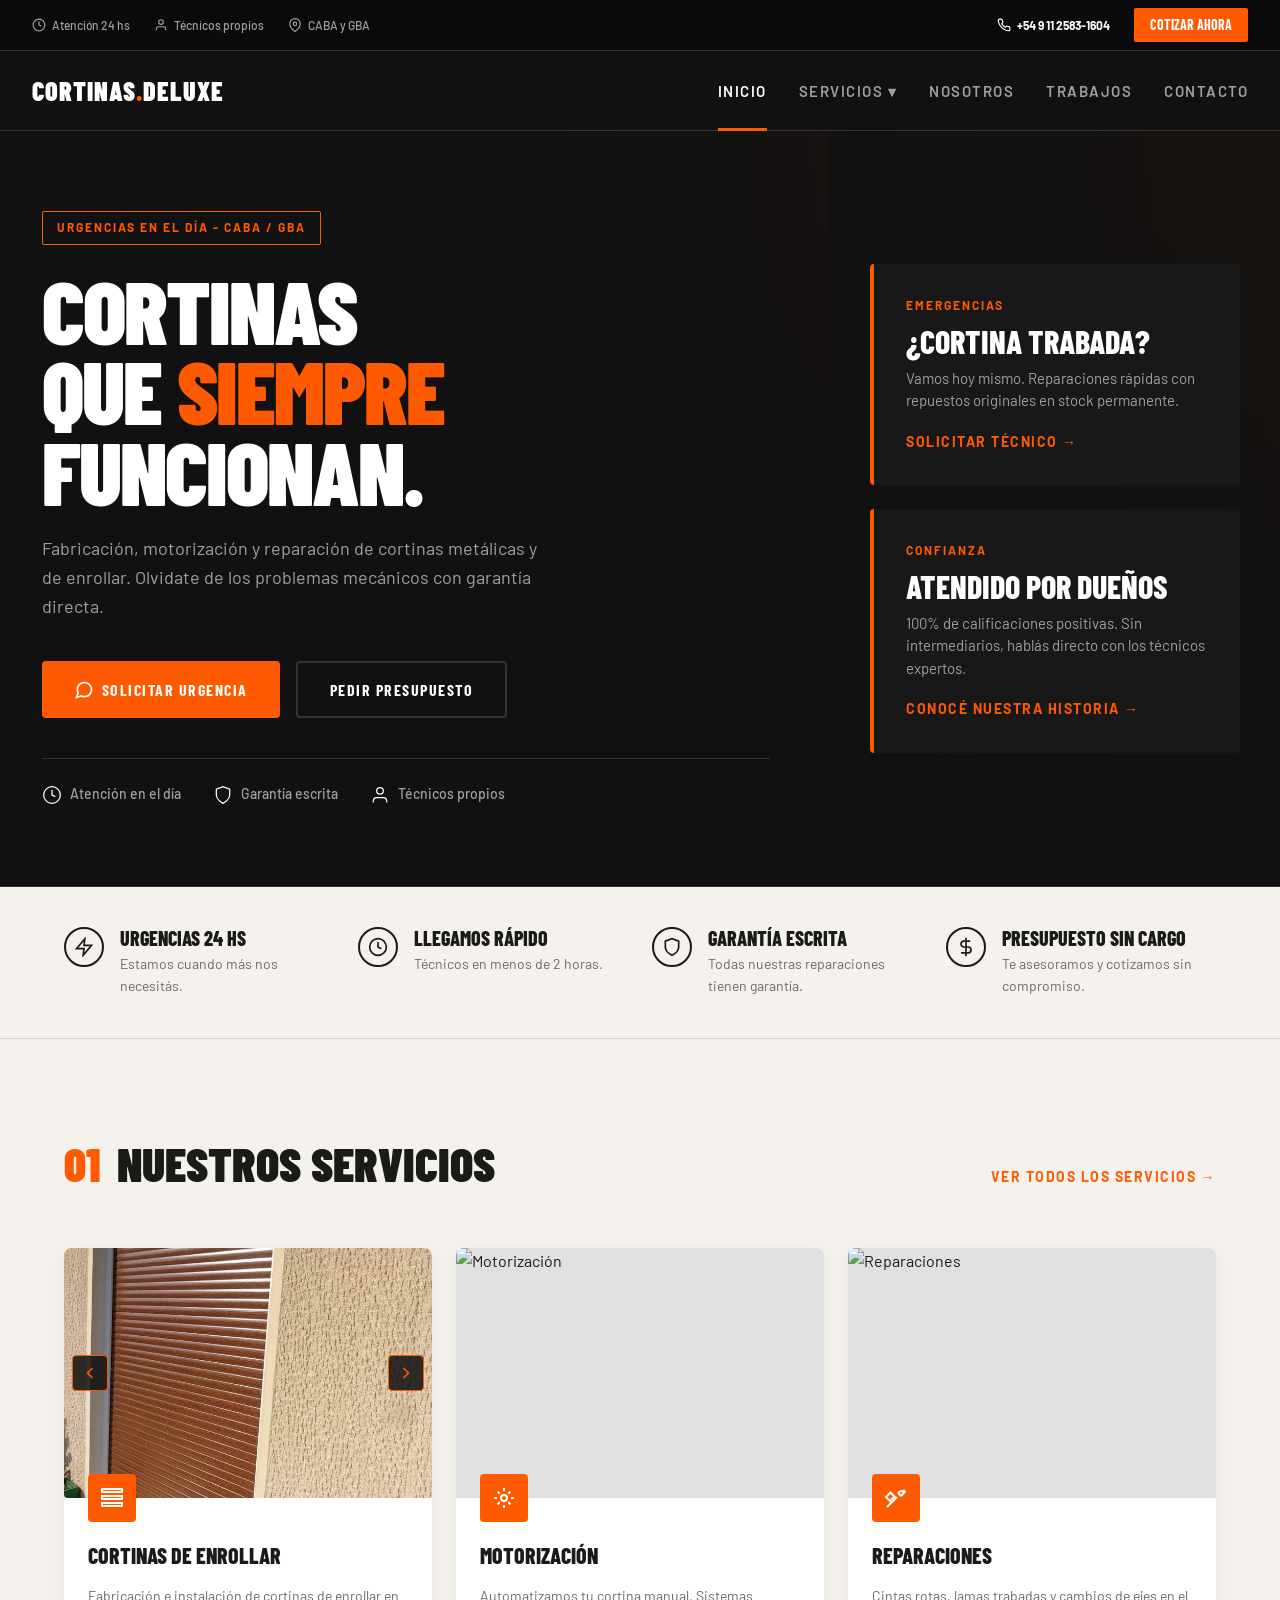
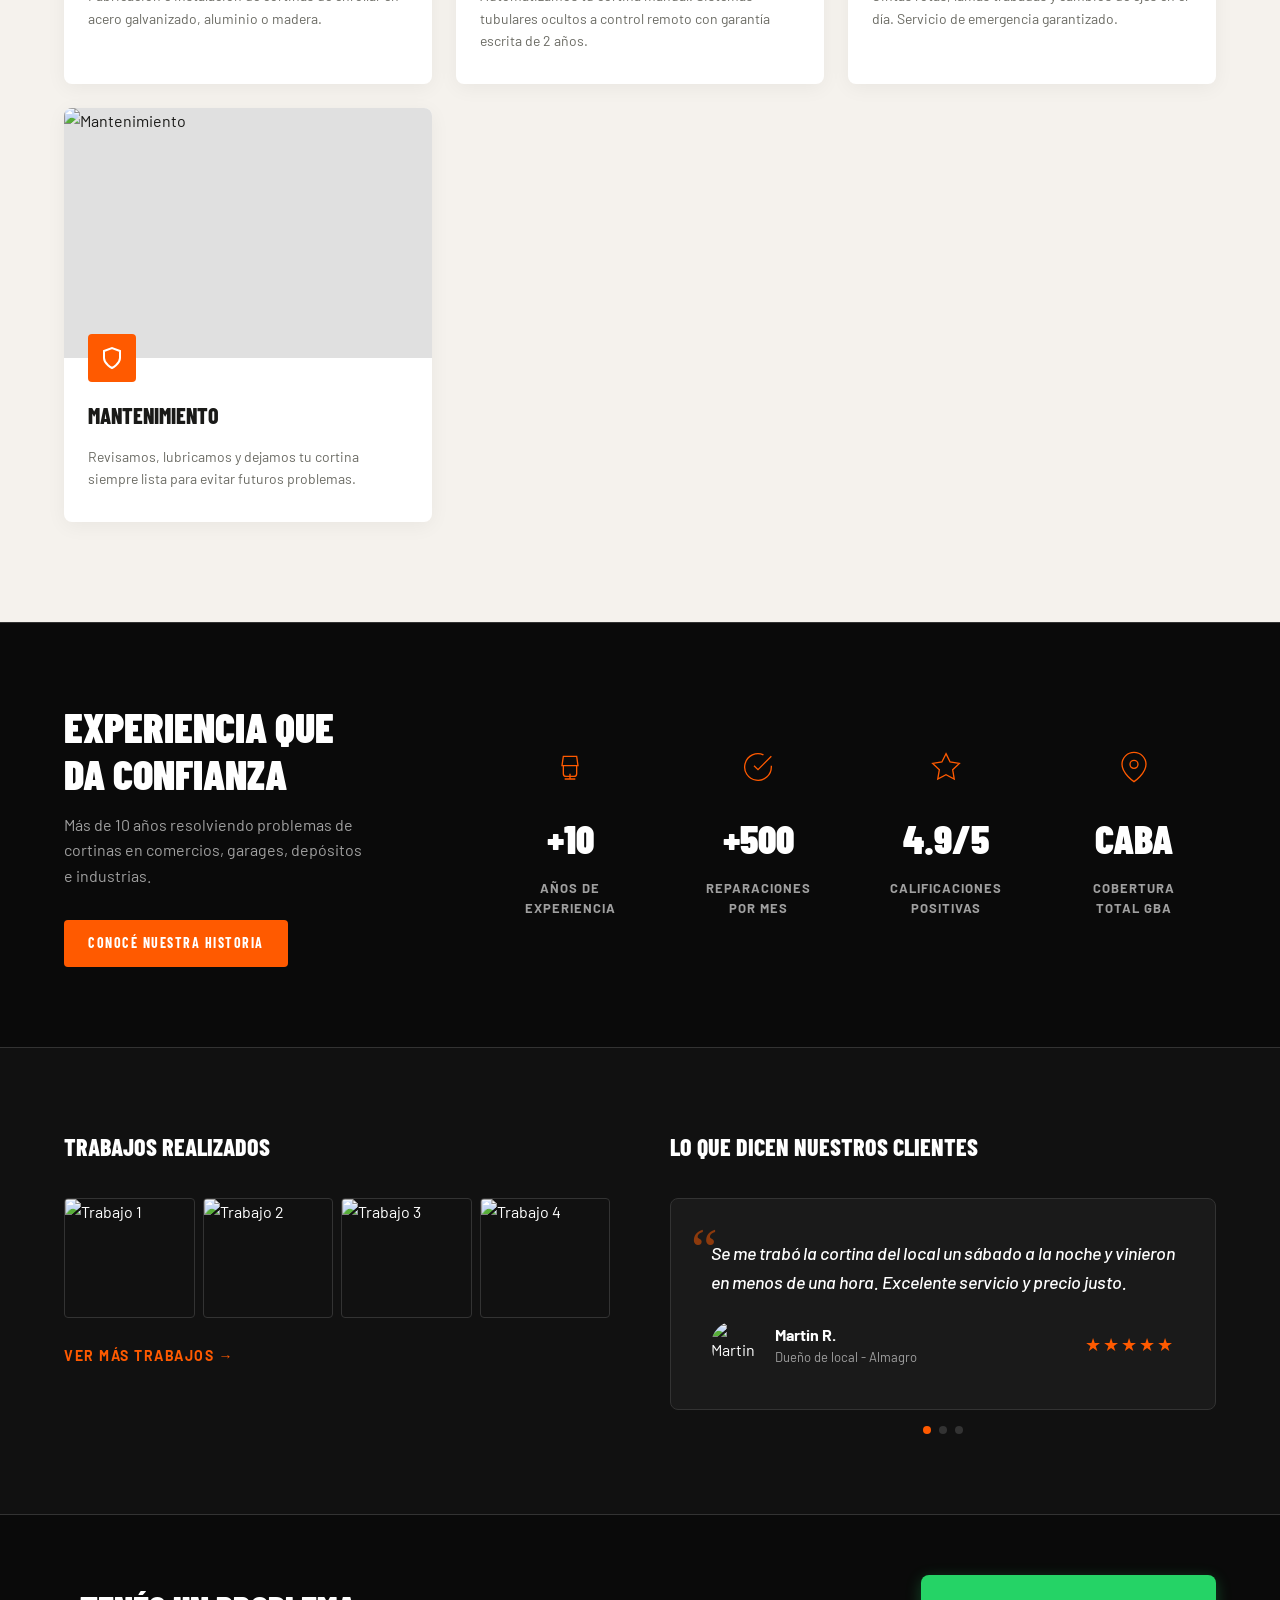
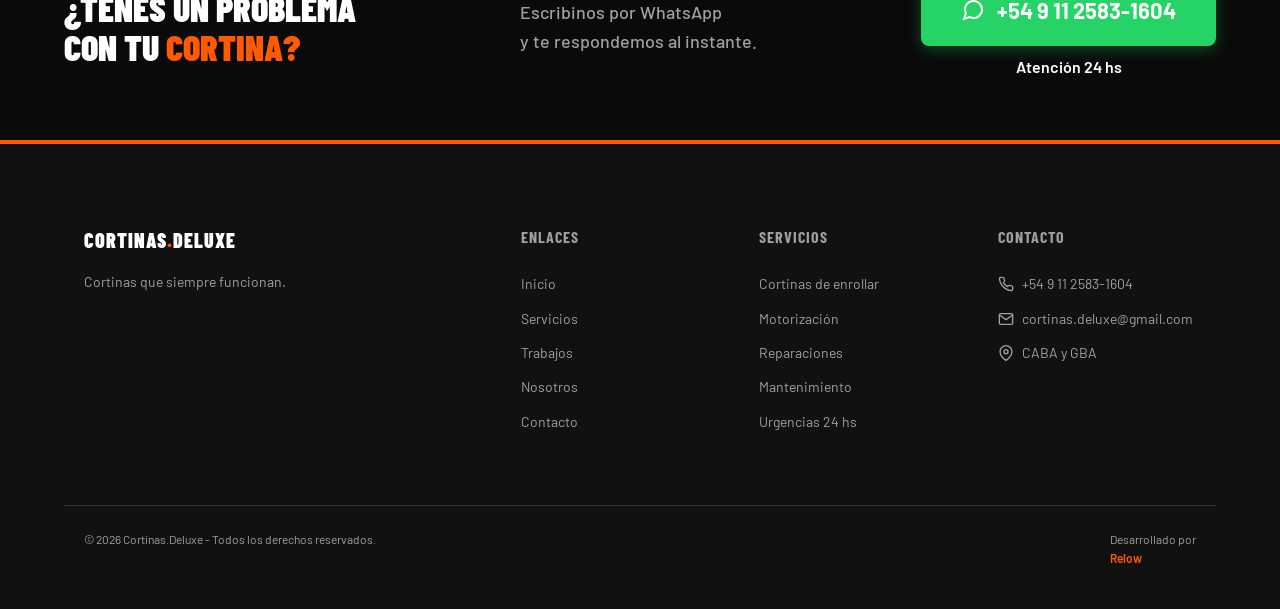
==== commit 8b005870: "Etiqueta google" ====
--- a/index.html
+++ b/index.html
@@ -1,6 +1,16 @@
 <!DOCTYPE html>
 <html lang="es">
 <head>
+    <!-- Google tag (gtag.js) -->
+<script async src="https://www.googletagmanager.com/gtag/js?id=G-1SHH6PLGEV">
+</script>
+<script>
+  window.dataLayer = window.dataLayer || [];
+  function gtag(){dataLayer.push(arguments);}
+  gtag('js', new Date());
+
+  gtag('config', 'G-1SHH6PLGEV');
+</script>
     <meta charset="UTF-8">
     <meta name="viewport" content="width=device-width, initial-scale=1.0">
     <title>Cortinas Deluxe | Instalación y Reparación</title>
